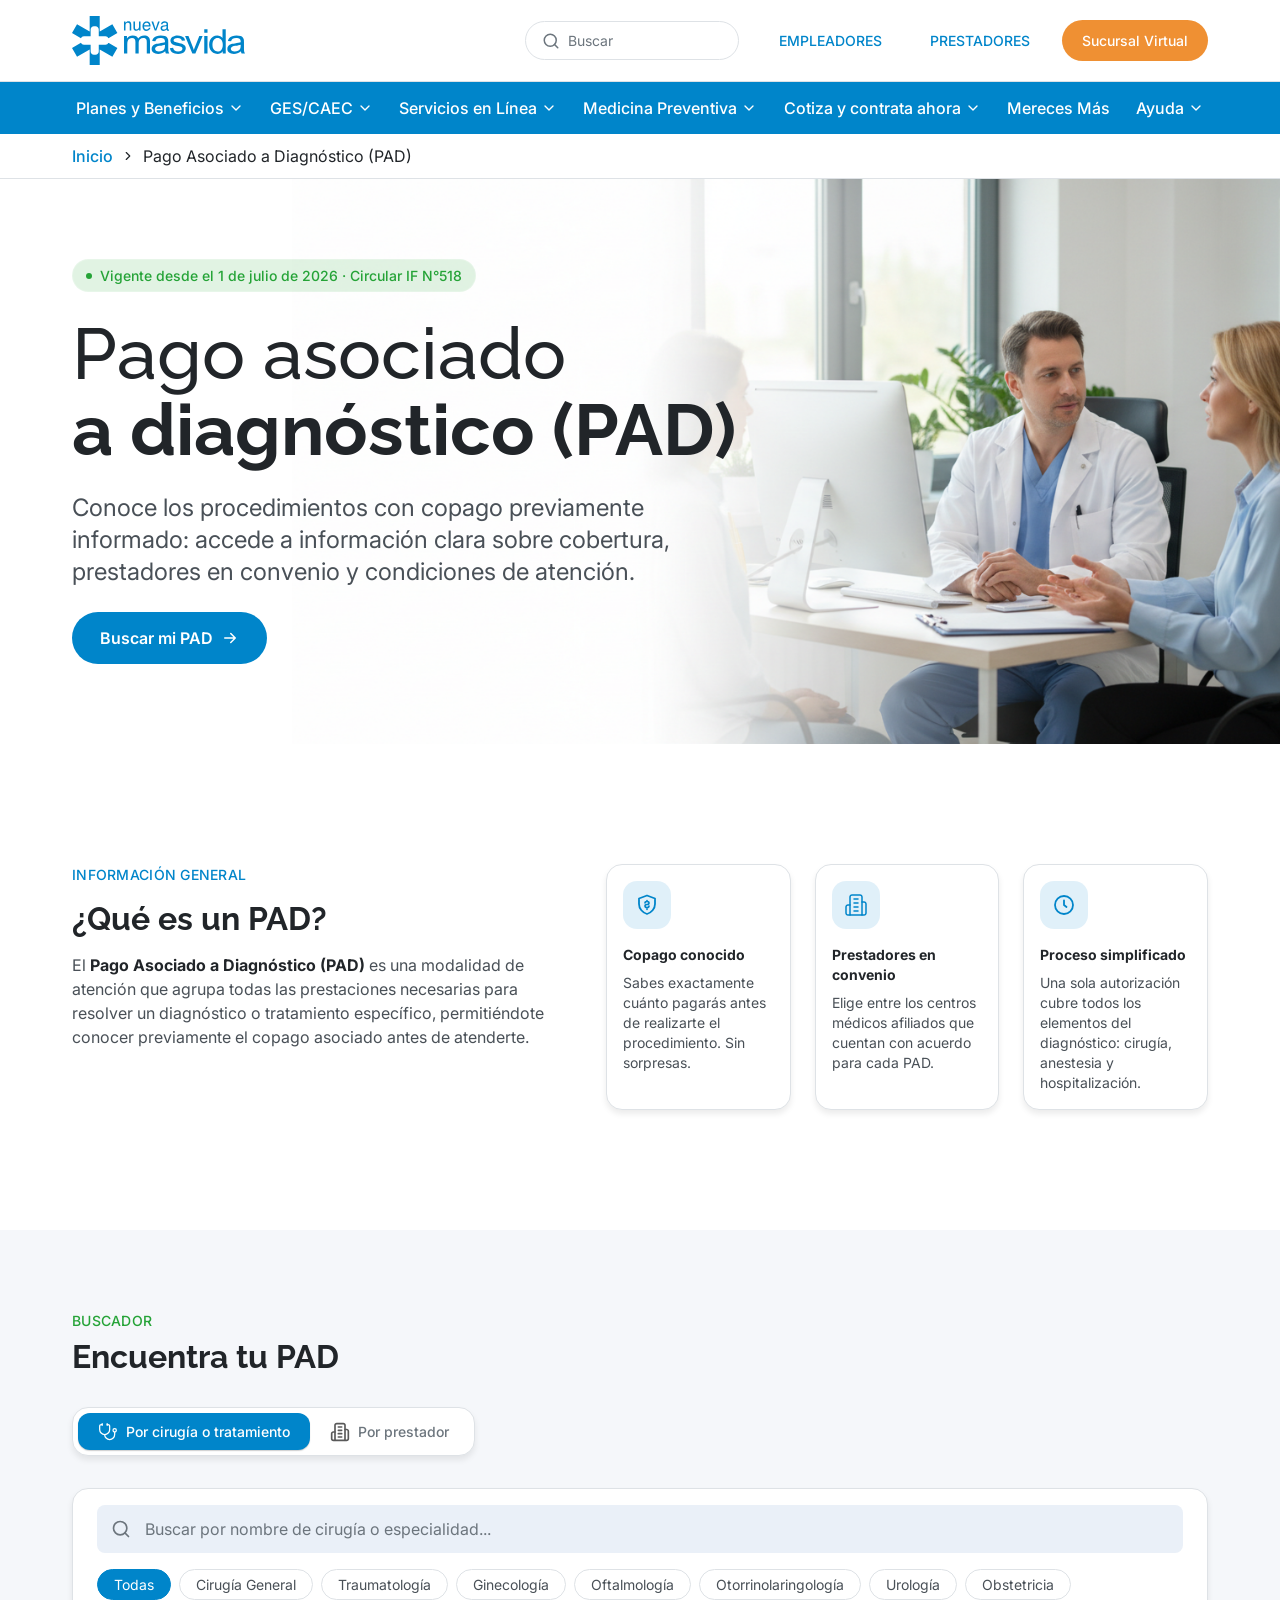
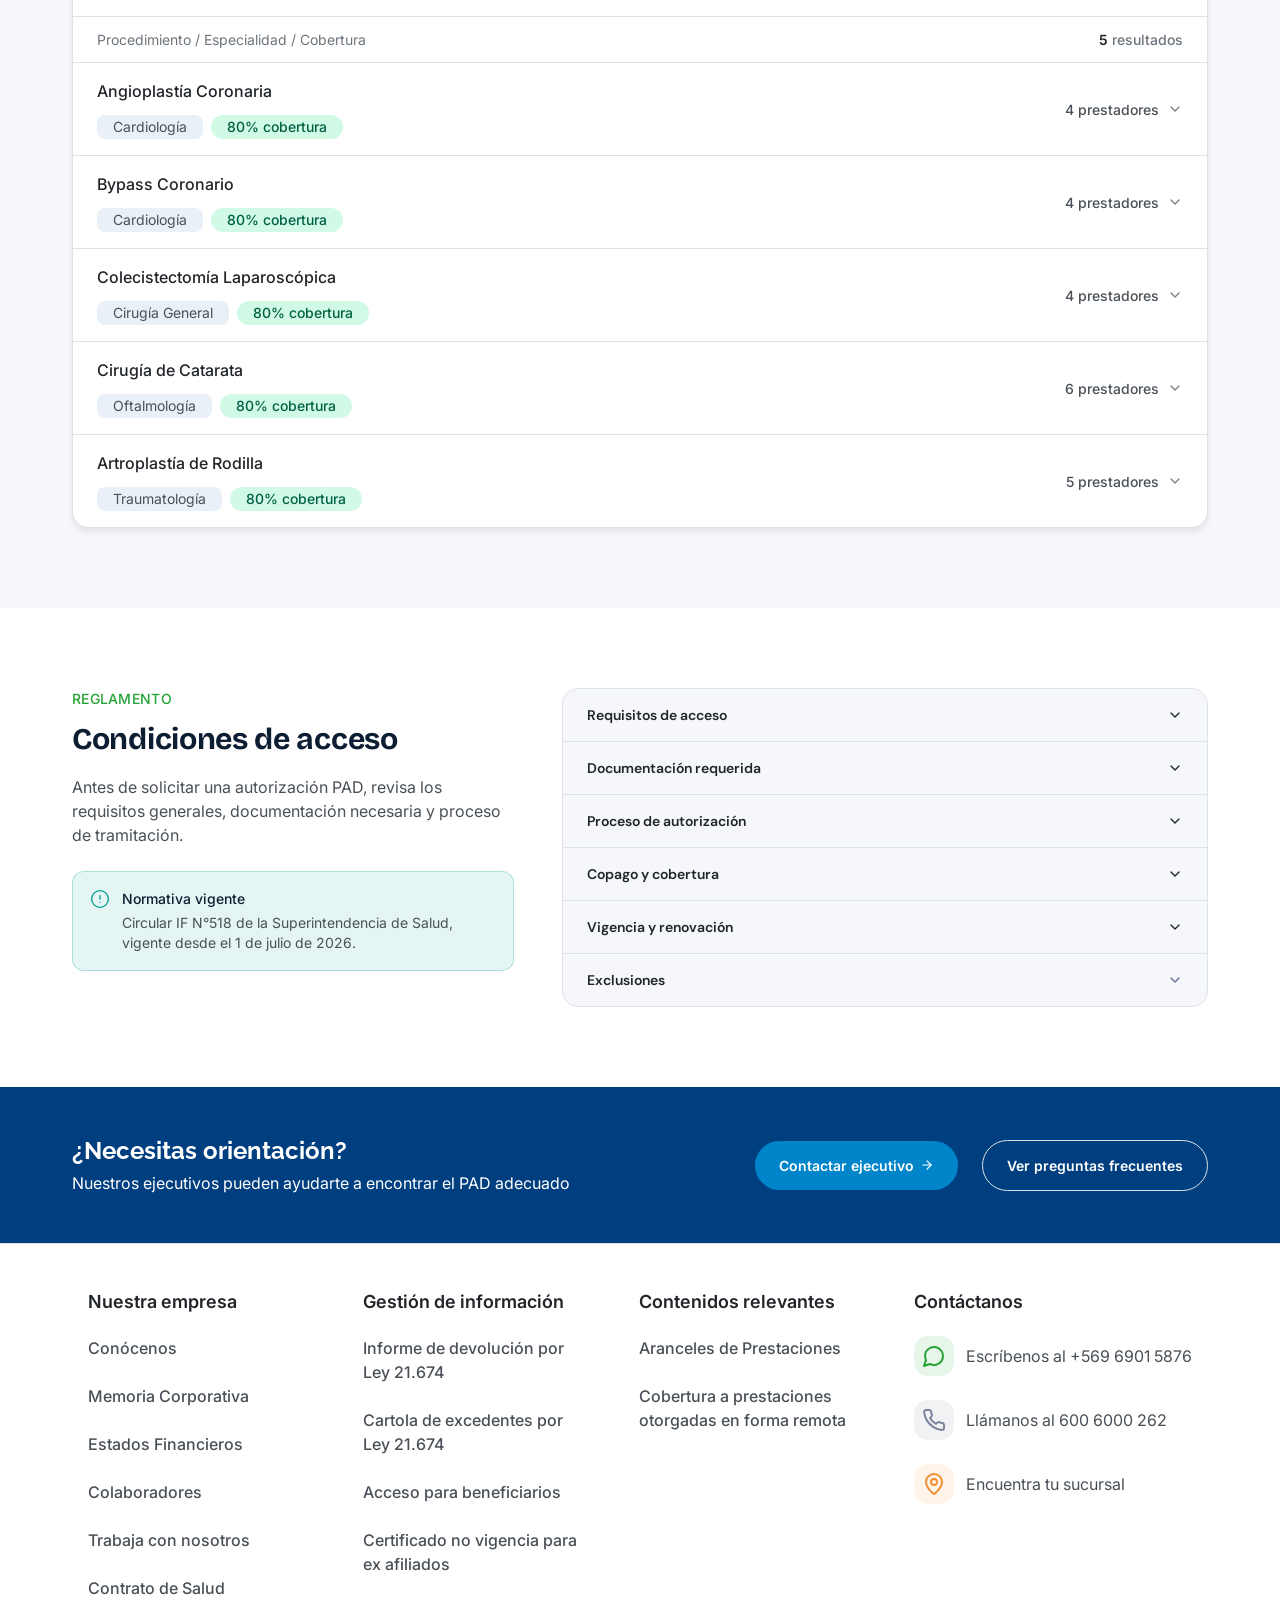
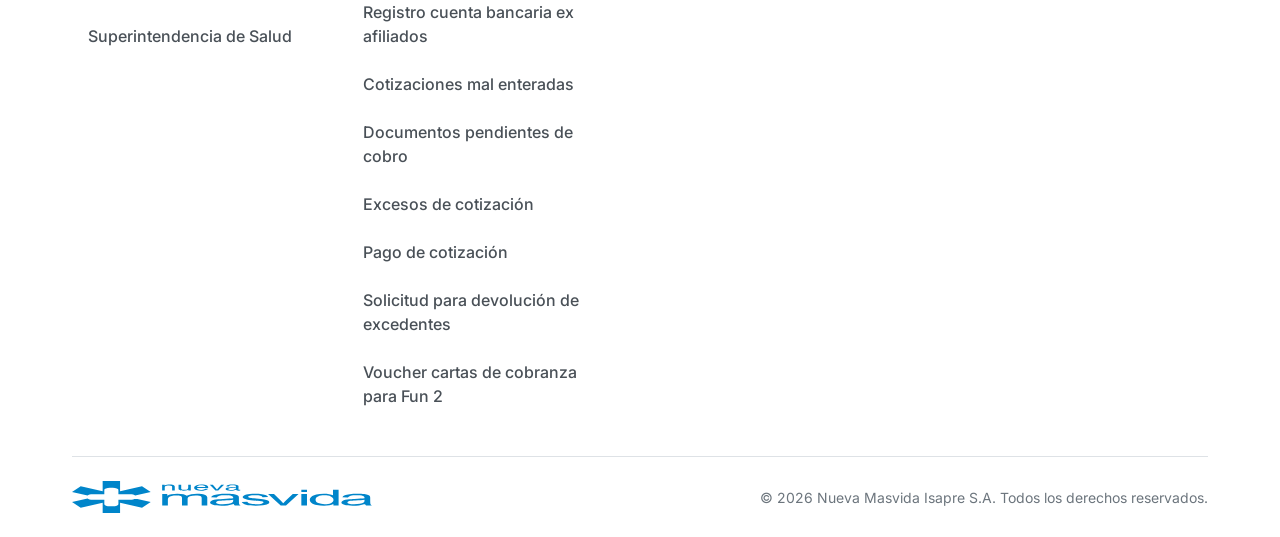
==== index.html @ c9a4ae9c "feat: NMV LandingPAD — versión inicial completa - Landing PAD con tabs Cirugía y Por Prestador - Fil" ====
<!DOCTYPE html>
<html lang="es">
<head>
  <meta charset="UTF-8" />
  <meta name="viewport" content="width=device-width, initial-scale=1.0" />
  <title>Pago Asociado a Diagnóstico (PAD) | Nueva Masvida</title>
  <meta name="description" content="Conoce los procedimientos con copago previamente informado. Accede a información clara sobre cobertura, prestadores en convenio y condiciones de atención PAD Nueva Masvida." />

  <!-- Preconnect Google Fonts -->
  <link rel="preconnect" href="https://fonts.googleapis.com" />
  <link rel="preconnect" href="https://fonts.gstatic.com" crossorigin />

  <!-- Styles -->
  <link rel="stylesheet" href="assets/css/styles.css" />
</head>
<body>

  <!-- ============================================================
       HEADER
       ============================================================ -->
  <header class="site-header" role="banner">

    <!-- Top bar: logo + search + buttons -->
    <div class="header-topbar">
      <div class="container">
        <div class="header-topbar-inner">

          <!-- Logo -->
          <a href="/" aria-label="Nueva Masvida — Inicio">
            <img
              class="header-logo"
              src="assets/img/logo.svg"
              alt="Nueva Masvida"
              width="173"
              height="49"
            />
          </a>

          <!-- Right cluster -->
          <div class="header-right">
            <!-- Search -->
            <div class="header-search" role="search">
              <img src="assets/img/icon-search.svg" alt="" width="18" height="18" />
              <span>Buscar</span>
            </div>

            <!-- Buttons -->
            <nav class="header-buttons" aria-label="Accesos rápidos">
              <a href="#" class="btn-header-text">EMPLEADORES</a>
              <a href="#" class="btn-header-text">PRESTADORES</a>
              <a href="#" class="btn-header-cta">Sucursal Virtual</a>
            </nav>
          </div>

        </div>
      </div>
    </div>

    <!-- Main navigation -->
    <nav class="header-nav" aria-label="Navegación principal">
      <div class="container">
        <div class="header-nav-inner">

          <a href="#" class="nav-link">
            Planes y Beneficios
            <img src="assets/img/icon-chevron-nav.svg" alt="" width="16" height="16" />
          </a>
          <a href="#" class="nav-link">
            GES/CAEC
            <img src="assets/img/icon-chevron-nav.svg" alt="" width="16" height="16" />
          </a>
          <a href="#" class="nav-link">
            Servicios en Línea
            <img src="assets/img/icon-chevron-nav.svg" alt="" width="16" height="16" />
          </a>
          <a href="#" class="nav-link">
            Medicina Preventiva
            <img src="assets/img/icon-chevron-nav.svg" alt="" width="16" height="16" />
          </a>
          <a href="#" class="nav-link">
            Cotiza y contrata ahora
            <img src="assets/img/icon-chevron-nav.svg" alt="" width="16" height="16" />
          </a>
          <a href="#" class="nav-link">
            Mereces Más
          </a>
          <a href="#" class="nav-link">
            Ayuda
            <img src="assets/img/icon-chevron-nav.svg" alt="" width="16" height="16" />
          </a>

        </div>
      </div>
    </nav>

    <!-- Breadcrumb -->
    <div class="header-breadcrumb">
      <div class="container">
        <nav class="breadcrumb-inner" aria-label="Ruta de navegación">
          <a href="/" class="breadcrumb-link">Inicio</a>
          <img
            class="breadcrumb-separator"
            src="assets/img/icon-chevron-bc.svg"
            alt="›"
            width="14"
            height="14"
          />
          <span class="breadcrumb-current">Pago Asociado a Diagnóstico (PAD)</span>
        </nav>
      </div>
    </div>

  </header>


  <!-- ============================================================
       HERO SECTION
       ============================================================ -->
  <section class="section-hero" aria-labelledby="hero-heading">

    <!-- Background image -->
    <div class="hero-bg" aria-hidden="true">
      <img
        src="assets/img/hero-bg.png"
        alt=""
        loading="eager"
      />
    </div>

    <div class="container">
      <div class="hero-inner">
        <div class="hero-content">

          <!-- Green badge -->
          <div class="hero-badge" role="status">
            <span class="hero-badge-dot" aria-hidden="true"></span>
            <span class="hero-badge-text">Vigente desde el 1 de julio de 2026 · Circular IF N°518</span>
          </div>

          <!-- Heading -->
          <h1 id="hero-heading" class="hero-heading">
            <span class="line-normal">Pago asociado</span><br>
            <span class="line-bold">a diagnóstico (PAD)</span>
          </h1>

          <!-- Body -->
          <p class="hero-body">
            Conoce los procedimientos con copago previamente informado: accede a información clara sobre cobertura, prestadores en convenio y condiciones de atención.
          </p>

          <!-- CTA -->
          <a href="#encuentra-tu-pad" class="btn-hero">
            Buscar mi PAD
            <svg width="18" height="18" viewBox="0 0 24 24" fill="none" xmlns="http://www.w3.org/2000/svg" aria-hidden="true">
              <path d="M5 12H19M13 6l6 6-6 6" stroke="currentColor" stroke-width="2" stroke-linecap="round" stroke-linejoin="round"/>
            </svg>
          </a>

        </div>
      </div>
    </div>

  </section>


  <!-- ============================================================
       SECCIÓN: ¿Qué es un PAD?
       ============================================================ -->
  <section class="section-que-es" id="que-es-pad" aria-labelledby="que-es-heading">
    <div class="container">
      <div class="que-es-inner">

        <!-- Left: copy -->
        <div class="que-es-left">
          <p class="section-eyebrow">INFORMACIÓN GENERAL</p>
          <h2 id="que-es-heading" class="section-heading">¿Qué es un PAD?</h2>
          <p class="section-body">
            El <strong>Pago Asociado a Diagnóstico (PAD)</strong> es una modalidad de atención que agrupa todas las prestaciones necesarias para resolver un diagnóstico o tratamiento específico, permitiéndote conocer previamente el copago asociado antes de atenderte.
          </p>
        </div>

        <!-- Right: feature cards -->
        <div class="que-es-right" role="list">

          <article class="feature-card" role="listitem">
            <div class="feature-card-icon" aria-hidden="true">
              <img src="assets/img/icon-shield-dollar.svg" alt="" width="24" height="24" />
            </div>
            <div class="feature-card-body">
              <p class="feature-card-title">Copago conocido</p>
              <p class="feature-card-desc">Sabes exactamente cuánto pagarás antes de realizarte el procedimiento. Sin sorpresas.</p>
            </div>
          </article>

          <article class="feature-card" role="listitem">
            <div class="feature-card-icon" aria-hidden="true">
              <img src="assets/img/icon-prestador.svg" alt="" width="24" height="24" />
            </div>
            <div class="feature-card-body">
              <p class="feature-card-title">Prestadores en convenio</p>
              <p class="feature-card-desc">Elige entre los centros médicos afiliados que cuentan con acuerdo para cada PAD.</p>
            </div>
          </article>

          <article class="feature-card" role="listitem">
            <div class="feature-card-icon" aria-hidden="true">
              <img src="assets/img/icon-clock.svg" alt="" width="24" height="24" />
            </div>
            <div class="feature-card-body">
              <p class="feature-card-title">Proceso simplificado</p>
              <p class="feature-card-desc">Una sola autorización cubre todos los elementos del diagnóstico: cirugía, anestesia y hospitalización.</p>
            </div>
          </article>

        </div>
      </div>
    </div>
  </section>


  <!-- ============================================================
       SECCIÓN: Encuentra tu PAD (buscador)
       ============================================================ -->
  <section class="section-search" id="encuentra-tu-pad" aria-labelledby="search-heading">
    <div class="container">
      <div class="search-inner">

        <!-- Header -->
        <div class="search-header">
          <p class="section-eyebrow section-eyebrow--green">BUSCADOR</p>
          <h2 id="search-heading" class="section-heading">Encuentra tu PAD</h2>
        </div>

        <!-- Tab switcher -->
        <div class="tab-switcher" role="tablist" aria-label="Buscar PAD por">
          <button
            class="tab-btn active"
            role="tab"
            aria-selected="true"
            aria-controls="tab-cirugia"
            data-tab="cirugia"
          >
            <img src="assets/img/icon-pad-search.svg" alt="" width="20" height="20" />
            Por cirugía o tratamiento
          </button>
          <button
            class="tab-btn"
            role="tab"
            aria-selected="false"
            aria-controls="tab-prestador"
            data-tab="prestador"
          >
            <img src="assets/img/icon-provider-item.svg" alt="" width="20" height="20" />
            Por prestador
          </button>
        </div>

        <!-- Tab panels -->
        <div id="tab-cirugia" data-tab-panel="cirugia" role="tabpanel">

          <!-- Contenedor blanco: search + pills + tabla -->
          <div class="pad-table-wrap">

            <!-- Search + pills dentro del contenedor -->
            <div class="pad-table-search">
              <div class="search-box">
                <img
                  class="search-box-icon"
                  src="assets/img/icon-search.svg"
                  alt=""
                  aria-hidden="true"
                  width="20"
                  height="20"
                />
                <input
                  id="pad-search"
                  class="search-box-input"
                  type="search"
                  placeholder="Buscar por nombre de cirugía o especialidad..."
                  aria-label="Buscar procedimiento PAD"
                  autocomplete="off"
                />
              </div>
              <div class="category-pills" role="group" aria-label="Filtrar por especialidad">
                <button class="pill active" type="button">Todas</button>
                <button class="pill" type="button">Cirugía General</button>
                <button class="pill" type="button">Traumatología</button>
                <button class="pill" type="button">Ginecología</button>
                <button class="pill" type="button">Oftalmología</button>
                <button class="pill" type="button">Otorrinolaringología</button>
                <button class="pill" type="button">Urología</button>
                <button class="pill" type="button">Obstetricia</button>
              </div>
            </div>

            <!-- Cabecera de tabla -->
            <div class="pad-table-header">
              <p class="pad-table-col-label">Procedimiento / Especialidad / Cobertura</p>
              <p class="pad-table-count"><span class="pad-count-num">5</span> resultados</p>
            </div>

            <div role="list" aria-label="Listado de PAD">

              <!-- PAD 1 -->
              <div class="pad-row-wrapper" role="listitem">
                <div class="pad-row" role="button" aria-expanded="false">
                  <div class="pad-row-content">
                    <p class="pad-row-name">Angioplastía Coronaria</p>
                    <div class="pad-row-tags">
                      <span class="tag-specialty">Cardiología</span>
                      <span class="tag-coverage">80% cobertura</span>
                    </div>
                  </div>
                  <div class="pad-row-providers">
                    <span>4 prestadores</span>
                    <img class="pad-row-chevron" src="assets/img/icon-row-chevron.svg" alt="" width="16" height="16" />
                  </div>
                </div>
                <div class="pad-row-panel" hidden>
                  <div class="pad-row-panel-inner">
                    <div class="pad-panel-grid">
                      <div class="pad-panel-col">
                        <p class="pad-panel-label">Prestadores en convenio</p>
                        <div class="pad-panel-providers-grid">
                          <div class="pad-panel-provider-item">
                            <img src="assets/img/icon-provider-item.svg" alt="" />
                            <span class="pad-panel-provider-name">Clínica Alemana</span>
                          </div>
                          <div class="pad-panel-provider-item">
                            <img src="assets/img/icon-provider-item.svg" alt="" />
                            <span class="pad-panel-provider-name">Clínica Las Condes</span>
                          </div>
                          <div class="pad-panel-provider-item">
                            <img src="assets/img/icon-provider-item.svg" alt="" />
                            <span class="pad-panel-provider-name">Bupa Santiago</span>
                          </div>
                          <div class="pad-panel-provider-item">
                            <img src="assets/img/icon-provider-item.svg" alt="" />
                            <span class="pad-panel-provider-name">Clínica Santa María</span>
                          </div>
                        </div>
                      </div>
                      <div class="pad-panel-col">
                        <p class="pad-panel-label--inter">CONDICIONES DE ACCESO</p>
                        <p class="pad-panel-desc">Diagnóstico confirmado por angiografía coronaria. Se requiere evaluación cardiológica completa previa al procedimiento.</p>
                        <div class="pad-panel-infobox">
                          <img class="pad-panel-infobox-icon" src="assets/img/icon-info.svg" alt="" />
                          <p class="pad-panel-infobox-text">Incluye hospitalización de hasta 3 días y anestesia general.</p>
                        </div>
                      </div>
                    </div>
                  </div>
                </div>
              </div>

              <!-- PAD 2 -->
              <div class="pad-row-wrapper" role="listitem">
                <div class="pad-row" role="button" aria-expanded="false">
                  <div class="pad-row-content">
                    <p class="pad-row-name">Bypass Coronario</p>
                    <div class="pad-row-tags">
                      <span class="tag-specialty">Cardiología</span>
                      <span class="tag-coverage">80% cobertura</span>
                    </div>
                  </div>
                  <div class="pad-row-providers">
                    <span>4 prestadores</span>
                    <img class="pad-row-chevron" src="assets/img/icon-row-chevron.svg" alt="" width="16" height="16" />
                  </div>
                </div>
                <div class="pad-row-panel" hidden>
                  <div class="pad-row-panel-inner">
                    <div class="pad-panel-grid">
                      <div class="pad-panel-col">
                        <p class="pad-panel-label">Prestadores en convenio</p>
                        <div class="pad-panel-providers-grid">
                          <div class="pad-panel-provider-item">
                            <img src="assets/img/icon-provider-item.svg" alt="" />
                            <span class="pad-panel-provider-name">Clínica Alemana</span>
                          </div>
                          <div class="pad-panel-provider-item">
                            <img src="assets/img/icon-provider-item.svg" alt="" />
                            <span class="pad-panel-provider-name">Clínica Las Condes</span>
                          </div>
                          <div class="pad-panel-provider-item">
                            <img src="assets/img/icon-provider-item.svg" alt="" />
                            <span class="pad-panel-provider-name">Bupa Santiago</span>
                          </div>
                          <div class="pad-panel-provider-item">
                            <img src="assets/img/icon-provider-item.svg" alt="" />
                            <span class="pad-panel-provider-name">Hospital del Trabajador</span>
                          </div>
                        </div>
                      </div>
                      <div class="pad-panel-col">
                        <p class="pad-panel-label--inter">CONDICIONES DE ACCESO</p>
                        <p class="pad-panel-desc">Cardiopatía coronaria severa con indicación quirúrgica confirmada por cardiólogo. Exámenes preoperatorios completos requeridos.</p>
                        <div class="pad-panel-infobox">
                          <img class="pad-panel-infobox-icon" src="assets/img/icon-info.svg" alt="" />
                          <p class="pad-panel-infobox-text">Incluye hospitalización de hasta 7 días, anestesia general y cuidados intensivos.</p>
                        </div>
                      </div>
                    </div>
                  </div>
                </div>
              </div>

              <!-- PAD 3 -->
              <div class="pad-row-wrapper" role="listitem">
                <div class="pad-row" role="button" aria-expanded="false">
                  <div class="pad-row-content">
                    <p class="pad-row-name">Colecistectomía Laparoscópica</p>
                    <div class="pad-row-tags">
                      <span class="tag-specialty">Cirugía General</span>
                      <span class="tag-coverage">80% cobertura</span>
                    </div>
                  </div>
                  <div class="pad-row-providers">
                    <span>4 prestadores</span>
                    <img class="pad-row-chevron" src="assets/img/icon-row-chevron.svg" alt="" width="16" height="16" />
                  </div>
                </div>
                <div class="pad-row-panel" hidden>
                  <div class="pad-row-panel-inner">
                    <div class="pad-panel-grid">
                      <div class="pad-panel-col">
                        <p class="pad-panel-label">Prestadores en convenio</p>
                        <div class="pad-panel-providers-grid">
                          <div class="pad-panel-provider-item">
                            <img src="assets/img/icon-provider-item.svg" alt="" />
                            <span class="pad-panel-provider-name">Clínica Alemana</span>
                          </div>
                          <div class="pad-panel-provider-item">
                            <img src="assets/img/icon-provider-item.svg" alt="" />
                            <span class="pad-panel-provider-name">Clínica Las Condes</span>
                          </div>
                          <div class="pad-panel-provider-item">
                            <img src="assets/img/icon-provider-item.svg" alt="" />
                            <span class="pad-panel-provider-name">Bupa Santiago</span>
                          </div>
                          <div class="pad-panel-provider-item">
                            <img src="assets/img/icon-provider-item.svg" alt="" />
                            <span class="pad-panel-provider-name">Clínica Santa María</span>
                          </div>
                        </div>
                      </div>
                      <div class="pad-panel-col">
                        <p class="pad-panel-label--inter">CONDICIONES DE ACCESO</p>
                        <p class="pad-panel-desc">Diagnóstico confirmado por ecografía abdominal con informe médico. Se requiere evaluación prequirúrgica completa.</p>
                        <div class="pad-panel-infobox">
                          <img class="pad-panel-infobox-icon" src="assets/img/icon-info.svg" alt="" />
                          <p class="pad-panel-infobox-text">Incluye hospitalización de hasta 2 días y anestesia general.</p>
                        </div>
                      </div>
                    </div>
                  </div>
                </div>
              </div>

              <!-- PAD 4 -->
              <div class="pad-row-wrapper" role="listitem">
                <div class="pad-row" role="button" aria-expanded="false">
                  <div class="pad-row-content">
                    <p class="pad-row-name">Cirugía de Catarata</p>
                    <div class="pad-row-tags">
                      <span class="tag-specialty">Oftalmología</span>
                      <span class="tag-coverage">80% cobertura</span>
                    </div>
                  </div>
                  <div class="pad-row-providers">
                    <span>6 prestadores</span>
                    <img class="pad-row-chevron" src="assets/img/icon-row-chevron.svg" alt="" width="16" height="16" />
                  </div>
                </div>
                <div class="pad-row-panel" hidden>
                  <div class="pad-row-panel-inner">
                    <div class="pad-panel-grid">
                      <div class="pad-panel-col">
                        <p class="pad-panel-label">Prestadores en convenio</p>
                        <div class="pad-panel-providers-grid">
                          <div class="pad-panel-provider-item">
                            <img src="assets/img/icon-provider-item.svg" alt="" />
                            <span class="pad-panel-provider-name">Clínica Alemana</span>
                          </div>
                          <div class="pad-panel-provider-item">
                            <img src="assets/img/icon-provider-item.svg" alt="" />
                            <span class="pad-panel-provider-name">Clínica Las Condes</span>
                          </div>
                          <div class="pad-panel-provider-item">
                            <img src="assets/img/icon-provider-item.svg" alt="" />
                            <span class="pad-panel-provider-name">Clínica Bupa</span>
                          </div>
                          <div class="pad-panel-provider-item">
                            <img src="assets/img/icon-provider-item.svg" alt="" />
                            <span class="pad-panel-provider-name">Centro Oftalmológico</span>
                          </div>
                          <div class="pad-panel-provider-item">
                            <img src="assets/img/icon-provider-item.svg" alt="" />
                            <span class="pad-panel-provider-name">Clínica Santa María</span>
                          </div>
                          <div class="pad-panel-provider-item">
                            <img src="assets/img/icon-provider-item.svg" alt="" />
                            <span class="pad-panel-provider-name">Clínica Vespucio</span>
                          </div>
                        </div>
                      </div>
                      <div class="pad-panel-col">
                        <p class="pad-panel-label--inter">CONDICIONES DE ACCESO</p>
                        <p class="pad-panel-desc">Diagnóstico de catarata confirmado por oftalmólogo con agudeza visual reducida. Biometría ocular preoperatoria obligatoria.</p>
                        <div class="pad-panel-infobox">
                          <img class="pad-panel-infobox-icon" src="assets/img/icon-info.svg" alt="" />
                          <p class="pad-panel-infobox-text">Incluye implante de lente intraocular estándar y control postoperatorio.</p>
                        </div>
                      </div>
                    </div>
                  </div>
                </div>
              </div>

              <!-- PAD 5 -->
              <div class="pad-row-wrapper" role="listitem">
                <div class="pad-row" role="button" aria-expanded="false">
                  <div class="pad-row-content">
                    <p class="pad-row-name">Artroplastía de Rodilla</p>
                    <div class="pad-row-tags">
                      <span class="tag-specialty">Traumatología</span>
                      <span class="tag-coverage">80% cobertura</span>
                    </div>
                  </div>
                  <div class="pad-row-providers">
                    <span>5 prestadores</span>
                    <img class="pad-row-chevron" src="assets/img/icon-row-chevron.svg" alt="" width="16" height="16" />
                  </div>
                </div>
                <div class="pad-row-panel" hidden>
                  <div class="pad-row-panel-inner">
                    <div class="pad-panel-grid">
                      <div class="pad-panel-col">
                        <p class="pad-panel-label">Prestadores en convenio</p>
                        <div class="pad-panel-providers-grid">
                          <div class="pad-panel-provider-item">
                            <img src="assets/img/icon-provider-item.svg" alt="" />
                            <span class="pad-panel-provider-name">Clínica Las Condes</span>
                          </div>
                          <div class="pad-panel-provider-item">
                            <img src="assets/img/icon-provider-item.svg" alt="" />
                            <span class="pad-panel-provider-name">Clínica Alemana</span>
                          </div>
                          <div class="pad-panel-provider-item">
                            <img src="assets/img/icon-provider-item.svg" alt="" />
                            <span class="pad-panel-provider-name">Hospital del Trabajador</span>
                          </div>
                          <div class="pad-panel-provider-item">
                            <img src="assets/img/icon-provider-item.svg" alt="" />
                            <span class="pad-panel-provider-name">Clínica Bupa</span>
                          </div>
                          <div class="pad-panel-provider-item">
                            <img src="assets/img/icon-provider-item.svg" alt="" />
                            <span class="pad-panel-provider-name">Clínica Vespucio</span>
                          </div>
                        </div>
                      </div>
                      <div class="pad-panel-col">
                        <p class="pad-panel-label--inter">CONDICIONES DE ACCESO</p>
                        <p class="pad-panel-desc">Gonartrosis severa grado III o IV confirmada por radiografía. Indicación quirúrgica de traumatólogo especialista.</p>
                        <div class="pad-panel-infobox">
                          <img class="pad-panel-infobox-icon" src="assets/img/icon-info.svg" alt="" />
                          <p class="pad-panel-infobox-text">Incluye hospitalización de hasta 5 días, prótesis estándar y kinesioterapia postoperatoria.</p>
                        </div>
                      </div>
                    </div>
                  </div>
                </div>
              </div>

            </div><!-- /role=list -->
          </div><!-- /pad-table-wrap -->
        </div><!-- /tab-cirugia -->

        <!-- Tab: Por prestador -->
        <div id="tab-prestador" data-tab-panel="prestador" role="tabpanel" hidden>
          <div class="pad-table-wrap">
            <div class="pad-table-search">
              <div class="search-box">
                <img class="search-box-icon" src="assets/img/icon-search.svg" alt="" width="20" height="20" />
                <input
                  class="search-box-input"
                  type="search"
                  placeholder="Busca por nombre del prestador..."
                  aria-label="Buscar por prestador"
                  autocomplete="off"
                />
              </div>
              <div class="category-pills" role="group" aria-label="Filtrar por tipo de prestador">
                <button class="pill active" type="button">Todas</button>
                <button class="pill" type="button">Clínica</button>
                <button class="pill" type="button">Hospital</button>
                <button class="pill" type="button">Centro médico</button>
              </div>
            </div>
            <div class="pad-table-header">
              <p class="pad-table-col-label">Prestador / Dirección / Especialidades</p>
              <p class="pad-table-count"><span class="pad-count-num">4</span> resultados</p>
            </div>

            <div role="list" aria-label="Listado de prestadores">

              <!-- Prestador 1 -->
              <div class="pad-row-wrapper"
                   role="listitem"
                   data-name="clínica alemana de santiago"
                   data-specialties="clínica">
                <div class="prestador-row">
                  <div class="prestador-icon-wrap">
                    <img src="assets/img/icon-provider-blue.svg" alt="" width="24" height="24" />
                  </div>
                  <div class="prestador-details">
                    <p class="prestador-name">Clínica Alemana de Santiago</p>
                    <div class="prestador-meta">
                      <div class="prestador-meta-item">
                        <img src="assets/img/icon-location.svg" alt="" class="prestador-meta-icon" />
                        <span class="prestador-meta-text">Av. Vitacura 5951, Vitacura</span>
                      </div>
                      <div class="prestador-meta-item">
                        <img src="assets/img/icon-phone.svg" alt="" class="prestador-meta-icon" />
                        <span class="prestador-meta-text">(2) 2210 1111</span>
                      </div>
                    </div>
                    <div class="prestador-specialty-pills">
                      <span class="pill-outline">Cirugía General</span>
                      <span class="pill-outline">Traumatología</span>
                      <span class="pill-outline">Ginecología</span>
                      <span class="pill-outline">Otorrinolaringología</span>
                      <span class="pill-outline">Urología</span>
                    </div>
                  </div>
                  <div class="prestador-pad-count-wrap">
                    <span class="prestador-pad-count-num">5</span>
                    <span class="prestador-pad-count-label">PADs disponibles</span>
                  </div>
                </div>
              </div>

              <!-- Prestador 2 -->
              <div class="pad-row-wrapper"
                   role="listitem"
                   data-name="clínica las condes"
                   data-specialties="clínica">
                <div class="prestador-row">
                  <div class="prestador-icon-wrap">
                    <img src="assets/img/icon-provider-blue.svg" alt="" width="24" height="24" />
                  </div>
                  <div class="prestador-details">
                    <p class="prestador-name">Clínica Las Condes</p>
                    <div class="prestador-meta">
                      <div class="prestador-meta-item">
                        <img src="assets/img/icon-location.svg" alt="" class="prestador-meta-icon" />
                        <span class="prestador-meta-text">Lo Fontecilla 441, Las Condes</span>
                      </div>
                      <div class="prestador-meta-item">
                        <img src="assets/img/icon-phone.svg" alt="" class="prestador-meta-icon" />
                        <span class="prestador-meta-text">(2) 2210 4000</span>
                      </div>
                    </div>
                    <div class="prestador-specialty-pills">
                      <span class="pill-outline">Cardiología</span>
                      <span class="pill-outline">Cirugía General</span>
                      <span class="pill-outline">Oftalmología</span>
                      <span class="pill-outline">Traumatología</span>
                    </div>
                  </div>
                  <div class="prestador-pad-count-wrap">
                    <span class="prestador-pad-count-num">4</span>
                    <span class="prestador-pad-count-label">PADs disponibles</span>
                  </div>
                </div>
              </div>

              <!-- Prestador 3 -->
              <div class="pad-row-wrapper"
                   role="listitem"
                   data-name="hospital del trabajador"
                   data-specialties="hospital">
                <div class="prestador-row">
                  <div class="prestador-icon-wrap">
                    <img src="assets/img/icon-provider-blue.svg" alt="" width="24" height="24" />
                  </div>
                  <div class="prestador-details">
                    <p class="prestador-name">Hospital del Trabajador</p>
                    <div class="prestador-meta">
                      <div class="prestador-meta-item">
                        <img src="assets/img/icon-location.svg" alt="" class="prestador-meta-icon" />
                        <span class="prestador-meta-text">Ramón Carnicer 185, Providencia</span>
                      </div>
                      <div class="prestador-meta-item">
                        <img src="assets/img/icon-phone.svg" alt="" class="prestador-meta-icon" />
                        <span class="prestador-meta-text">(2) 2685 3000</span>
                      </div>
                    </div>
                    <div class="prestador-specialty-pills">
                      <span class="pill-outline">Traumatología</span>
                      <span class="pill-outline">Cirugía General</span>
                    </div>
                  </div>
                  <div class="prestador-pad-count-wrap">
                    <span class="prestador-pad-count-num">2</span>
                    <span class="prestador-pad-count-label">PADs disponibles</span>
                  </div>
                </div>
              </div>

              <!-- Prestador 4 -->
              <div class="pad-row-wrapper"
                   role="listitem"
                   data-name="megasalud maipú"
                   data-specialties="centro médico">
                <div class="prestador-row">
                  <div class="prestador-icon-wrap">
                    <img src="assets/img/icon-provider-blue.svg" alt="" width="24" height="24" />
                  </div>
                  <div class="prestador-details">
                    <p class="prestador-name">Megasalud Maipú</p>
                    <div class="prestador-meta">
                      <div class="prestador-meta-item">
                        <img src="assets/img/icon-location.svg" alt="" class="prestador-meta-icon" />
                        <span class="prestador-meta-text">Av. Pajaritos 4801, Maipú</span>
                      </div>
                      <div class="prestador-meta-item">
                        <img src="assets/img/icon-phone.svg" alt="" class="prestador-meta-icon" />
                        <span class="prestador-meta-text">(2) 2484 3000</span>
                      </div>
                    </div>
                    <div class="prestador-specialty-pills">
                      <span class="pill-outline">Ginecología</span>
                      <span class="pill-outline">Urología</span>
                      <span class="pill-outline">Obstetricia</span>
                    </div>
                  </div>
                  <div class="prestador-pad-count-wrap">
                    <span class="prestador-pad-count-num">3</span>
                    <span class="prestador-pad-count-label">PADs disponibles</span>
                  </div>
                </div>
              </div>

            </div><!-- /role=list -->
          </div>
        </div><!-- /tab-prestador -->

      </div><!-- /search-inner -->
    </div><!-- /container -->
  </section>


  <!-- ============================================================
       SECCIÓN: Condiciones de acceso
       ============================================================ -->
  <section class="section-conditions" id="condiciones" aria-labelledby="conditions-heading">
    <div class="container">
      <div class="conditions-inner">

        <!-- Left: copy + info box -->
        <div class="conditions-left">
          <p class="section-eyebrow section-eyebrow--green conditions-eyebrow">REGLAMENTO</p>
          <h2 id="conditions-heading" class="conditions-heading">Condiciones de acceso</h2>
          <p class="section-body conditions-body">
            Antes de solicitar una autorización PAD, revisa los requisitos generales, documentación necesaria y proceso de tramitación.
          </p>

          <div class="info-box" role="note">
            <img
              class="info-box-icon"
              src="assets/img/icon-normativa.svg"
              alt=""
              width="20"
              height="20"
            />
            <div class="info-box-content">
              <p class="info-box-title">Normativa vigente</p>
              <p class="info-box-text">
                Circular IF N°518 de la Superintendencia de Salud, vigente desde el 1 de julio de 2026.
              </p>
            </div>
          </div>
        </div>

        <!-- Right: accordion -->
        <div class="conditions-right" role="list" aria-label="Condiciones de acceso PAD">

          <div class="accordion-item" role="listitem">
            <button class="accordion-btn" type="button" aria-expanded="false">
              <span class="accordion-label">Requisitos de acceso</span>
              <img class="accordion-icon" src="assets/img/icon-accordion-open.svg" alt="" width="16" height="16" />
            </button>
            <div class="accordion-body" hidden>
              Ser cotizante o beneficiario de Nueva Masvida con cobertura vigente. El diagnóstico debe estar incluido en el listado de PAD habilitados. Se requiere derivación médica del prestador en convenio.
            </div>
          </div>

          <div class="accordion-item" role="listitem">
            <button class="accordion-btn" type="button" aria-expanded="false">
              <span class="accordion-label">Documentación requerida</span>
              <img class="accordion-icon" src="assets/img/icon-accordion-open.svg" alt="" width="16" height="16" />
            </button>
            <div class="accordion-body" hidden>
              Cédula de identidad vigente, carnet de salud Nueva Masvida, orden médica con diagnóstico y procedimiento indicado, y formulario de solicitud PAD completado por el médico tratante.
            </div>
          </div>

          <div class="accordion-item" role="listitem">
            <button class="accordion-btn" type="button" aria-expanded="false">
              <span class="accordion-label">Proceso de autorización</span>
              <img class="accordion-icon" src="assets/img/icon-accordion-open.svg" alt="" width="16" height="16" />
            </button>
            <div class="accordion-body" hidden>
              La solicitud se presenta en sucursal o a través de Sucursal Virtual. El plazo de respuesta es de hasta 5 días hábiles. Una vez aprobado, recibirás la autorización con el copago informado.
            </div>
          </div>

          <div class="accordion-item" role="listitem">
            <button class="accordion-btn" type="button" aria-expanded="false">
              <span class="accordion-label">Copago y cobertura</span>
              <img class="accordion-icon" src="assets/img/icon-accordion-open.svg" alt="" width="16" height="16" />
            </button>
            <div class="accordion-body" hidden>
              La cobertura PAD es del 80% del arancel acordado. El copago restante (20%) es fijo y conocido antes del procedimiento. No existen cobros adicionales sorpresa dentro del convenio.
            </div>
          </div>

          <div class="accordion-item" role="listitem">
            <button class="accordion-btn" type="button" aria-expanded="false">
              <span class="accordion-label">Vigencia y renovación</span>
              <img class="accordion-icon" src="assets/img/icon-accordion-open.svg" alt="" width="16" height="16" />
            </button>
            <div class="accordion-body" hidden>
              La autorización PAD tiene una vigencia de 60 días corridos desde su emisión. Si el procedimiento no se realiza en ese plazo, deberás solicitar una renovación presentando la documentación nuevamente.
            </div>
          </div>

          <div class="accordion-item" role="listitem">
            <button class="accordion-btn" type="button" aria-expanded="false">
              <span class="accordion-label">Exclusiones</span>
              <img class="accordion-icon" src="assets/img/icon-accordion-close.svg" alt="" width="16" height="16" />
            </button>
            <div class="accordion-body" hidden>
              No están cubiertos bajo PAD los procedimientos de urgencia, prestaciones cosméticas o estéticas, tratamientos experimentales, y procedimientos realizados fuera de la red de prestadores en convenio.
            </div>
          </div>

        </div><!-- /accordion -->
      </div>
    </div>
  </section>


  <!-- ============================================================
       SECCIÓN: CTA — ¿Necesitas orientación?
       ============================================================ -->
  <section class="section-cta" aria-labelledby="cta-heading">
    <div class="container">
      <div class="cta-inner">

        <div class="cta-text">
          <h2 id="cta-heading" class="cta-title">¿Necesitas orientación?</h2>
          <p class="cta-subtitle">Nuestros ejecutivos pueden ayudarte a encontrar el PAD adecuado</p>
        </div>

        <div class="cta-actions">
          <a href="tel:6006000262" class="btn-cta-primary">
            Contactar ejecutivo
            <img src="assets/img/icon-contact.svg" alt="" width="14" height="14" />
          </a>
          <a href="#condiciones" class="btn-cta-ghost">
            Ver preguntas frecuentes
          </a>
        </div>

      </div>
    </div>
  </section>


  <!-- ============================================================
       FOOTER
       ============================================================ -->
  <footer class="site-footer" role="contentinfo">
    <div class="container">

      <!-- Links grid -->
      <div class="footer-links">

        <!-- Col 1: Nuestra empresa -->
        <div class="footer-col">
          <p class="footer-col-title">Nuestra empresa</p>
          <ul class="footer-links-list">
            <li><a href="#" class="footer-link">Conócenos</a></li>
            <li><a href="#" class="footer-link">Memoria Corporativa</a></li>
            <li><a href="#" class="footer-link">Estados Financieros</a></li>
            <li><a href="#" class="footer-link">Colaboradores</a></li>
            <li><a href="#" class="footer-link">Trabaja con nosotros</a></li>
            <li><a href="#" class="footer-link">Contrato de Salud</a></li>
            <li><a href="#" class="footer-link">Superintendencia de Salud</a></li>
          </ul>
        </div>

        <!-- Col 2: Gestión de información -->
        <div class="footer-col">
          <p class="footer-col-title">Gestión de información</p>
          <ul class="footer-links-list">
            <li><a href="#" class="footer-link">Informe de devolución por Ley 21.674</a></li>
            <li><a href="#" class="footer-link">Cartola de excedentes por Ley 21.674</a></li>
            <li><a href="#" class="footer-link">Acceso para beneficiarios</a></li>
            <li><a href="#" class="footer-link">Certificado no vigencia para ex afiliados</a></li>
            <li><a href="#" class="footer-link">Registro cuenta bancaria ex afiliados</a></li>
            <li><a href="#" class="footer-link">Cotizaciones mal enteradas</a></li>
            <li><a href="#" class="footer-link">Documentos pendientes de cobro</a></li>
            <li><a href="#" class="footer-link">Excesos de cotización</a></li>
            <li><a href="#" class="footer-link">Pago de cotización</a></li>
            <li><a href="#" class="footer-link">Solicitud para devolución de excedentes</a></li>
            <li><a href="#" class="footer-link">Voucher cartas de cobranza para Fun 2</a></li>
          </ul>
        </div>

        <!-- Col 3: Contenidos relevantes -->
        <div class="footer-col">
          <p class="footer-col-title">Contenidos relevantes</p>
          <ul class="footer-links-list">
            <li><a href="#" class="footer-link">Aranceles de Prestaciones</a></li>
            <li><a href="#" class="footer-link">Cobertura a prestaciones otorgadas en forma remota</a></li>
          </ul>
        </div>

        <!-- Col 4: Contáctanos -->
        <div class="footer-col">
          <p class="footer-col-title">Contáctanos</p>
          <ul class="footer-contact-list">
            <li class="footer-contact-item">
              <div class="footer-contact-icon-wrap green">
                <img src="assets/img/icon-whatsapp.svg" alt="" width="24" height="24" />
              </div>
              <a href="https://wa.me/56969015876" class="footer-contact-text">
                Escríbenos al +569 6901 5876
              </a>
            </li>
            <li class="footer-contact-item">
              <div class="footer-contact-icon-wrap gray">
                <img src="assets/img/icon-phone.svg" alt="" width="24" height="24" />
              </div>
              <a href="tel:6006000262" class="footer-contact-text">
                Llámanos al 600 6000 262
              </a>
            </li>
            <li class="footer-contact-item">
              <div class="footer-contact-icon-wrap orange">
                <img src="assets/img/icon-location.svg" alt="" width="24" height="24" />
              </div>
              <a href="#" class="footer-contact-text">
                Encuentra tu sucursal
              </a>
            </li>
          </ul>
        </div>

      </div><!-- /footer-links -->

      <!-- Bottom bar -->
      <div class="footer-bottom">
        <img
          class="footer-bottom-logo"
          src="assets/img/logo-footer.svg"
          alt="Nueva Masvida"
          height="32"
        />
        <p class="footer-bottom-copy">
          © 2026 Nueva Masvida Isapre S.A. Todos los derechos reservados.
        </p>
      </div>

    </div><!-- /container -->
  </footer>


  <!-- Scripts -->
  <script src="assets/js/main.js"></script>

</body>
</html>
---- assets/css/styles.css ----
/* ============================================================
   NUEVA MASVIDA — Landing PAD Styles
   Pure CSS — no framework dependencies
   ============================================================ */

@import url('https://fonts.googleapis.com/css2?family=Raleway:wght@400;500;600;700&family=Inter:wght@400;500;600;700&family=Bricolage+Grotesque:opsz,wdth,wght@12..96,75..100,400;12..96,75..100,600;12..96,75..100,700&family=DM+Sans:opsz,wght@9..40,400;9..40,600&display=swap');
@import './tokens.css';

/* ============================================================
   RESET & BASE
   ============================================================ */
*, *::before, *::after {
  box-sizing: border-box;
  margin: 0;
  padding: 0;
}

[hidden] { display: none !important; }

html {
  font-size: 16px;
  -webkit-font-smoothing: antialiased;
  -moz-osx-font-smoothing: grayscale;
}

body {
  font-family: var(--font-inter);
  color: var(--texto-textprimary);
  background: var(--superficies-white);
  line-height: 1.5;
  overflow-x: hidden;
}

img { display: block; max-width: 100%; }
a { text-decoration: none; color: inherit; }
ul, ol { list-style: none; }
button { cursor: pointer; border: none; background: none; font: inherit; }

/* ============================================================
   LAYOUT UTILS
   ============================================================ */
.container {
  width: 100%;
  max-width: var(--container-max);
  margin: 0 auto;
}

/* ============================================================
   HEADER
   ============================================================ */
.site-header {
  width: 100%;
  background: var(--superficies-white);
  position: sticky;
  top: 0;
  z-index: 100;
}

/* ── Top bar ── */
.header-topbar {
  background: var(--superficies-white);
  padding: 16px 0;
  border-bottom: 1px solid var(--bordes-borderdefault);
}

.header-topbar-inner {
  display: flex;
  align-items: center;
  justify-content: space-between;
  gap: 24px;
}

.header-logo {
  width: 173px;
  height: auto;
  flex-shrink: 0;
}

.header-right {
  display: flex;
  align-items: center;
  gap: 24px;
}

/* Search box */
.header-search {
  display: flex;
  align-items: center;
  gap: 8px;
  width: 214px;
  background: var(--superficies-white);
  border: 1px solid var(--bordes-borderdefault);
  border-radius: var(--radius-pill);
  padding: 8px 16px;
}

.header-search img {
  width: 18px;
  height: 18px;
  flex-shrink: 0;
}

.header-search span {
  font-family: var(--font-inter);
  font-size: 14px;
  color: var(--texto-textsubtle);
  white-space: nowrap;
}

/* Header buttons */
.header-buttons {
  display: flex;
  align-items: center;
  gap: 16px;
}

.btn-header-text {
  font-family: var(--font-inter);
  font-weight: 500;
  font-size: 14px;
  color: var(--marca-principal-primary);
  padding: 10px 16px;
  border-radius: var(--radius-pill);
  transition: background 0.15s;
}

.btn-header-text:hover {
  background: rgba(0, 133, 202, 0.06);
}

.btn-header-cta {
  font-family: var(--font-inter);
  font-weight: 500;
  font-size: 14px;
  color: var(--superficies-white);
  background: var(--acento-orange);
  padding: 10px 20px;
  border-radius: var(--radius-pill);
  white-space: nowrap;
  transition: opacity 0.15s;
}

.btn-header-cta:hover { opacity: 0.9; }

/* ── Main navigation bar ── */
.header-nav {
  background: var(--marca-principal-primary);
  height: 52px;
  display: flex;
  align-items: center;
  justify-content: center;
}

.header-nav-inner {
  display: flex;
  align-items: center;
  justify-content: space-between;
  height: 100%;
}

.nav-link {
  display: flex;
  align-items: center;
  gap: 4px;
  font-family: var(--font-inter);
  font-weight: 500;
  font-size: 16px;
  color: var(--superficies-white);
  white-space: nowrap;
  padding: 0 4px;
  height: 100%;
  transition: opacity 0.15s;
}

.nav-link:hover { opacity: 0.8; }

.nav-link img {
  width: 16px;
  height: 16px;
}

/* ── Breadcrumb ── */
.header-breadcrumb {
  border-bottom: 1px solid var(--bordes-borderdefault);
  padding: 12px 0;
  height: 45px;
  display: flex;
  align-items: center;
  justify-content: center;
}

.breadcrumb-inner {
  display: flex;
  align-items: center;
  gap: 8px;
}

.breadcrumb-link {
  font-family: var(--font-inter);
  font-weight: 500;
  font-size: 16px;
  color: var(--marca-principal-primary);
  white-space: nowrap;
}

.breadcrumb-separator {
  width: 14px;
  height: 14px;
  flex-shrink: 0;
}

.breadcrumb-current {
  font-family: var(--font-inter);
  font-weight: 400;
  font-size: 16px;
  color: var(--texto-textprimary);
  white-space: nowrap;
}

/* ============================================================
   HERO SECTION
   ============================================================ */
.section-hero {
  position: relative;
  padding: 80px 0;
  overflow: hidden;
  display: flex;
  justify-content: center;
}

.hero-bg {
  position: absolute;
  inset: 0;
  pointer-events: none;
  z-index: 0;
}

.hero-bg img {
  position: absolute;
  top: 0;
  left: 22.83%;
  width: 77.17%;
  height: 100%;
  object-fit: cover;
}

.hero-inner {
  position: relative;
  z-index: 1;
  display: flex;
  align-items: flex-start;
}

.hero-content {
  width: 681px;
  display: flex;
  flex-direction: column;
  gap: 24px;
}

/* Green badge */
.hero-badge {
  display: inline-flex;
  align-items: center;
  gap: 8px;
  background: var(--estado-greensoft);
  border: 1px solid rgba(255,255,255,0.2);
  border-radius: var(--radius-pill);
  padding: 5px 13px;
  align-self: flex-start;
}

.hero-badge-dot {
  width: 6px;
  height: 6px;
  background: var(--estado-green);
  border-radius: 50%;
  flex-shrink: 0;
}

.hero-badge-text {
  font-family: var(--font-inter);
  font-weight: 500;
  font-size: 14px;
  color: var(--estado-green);
  white-space: nowrap;
}

/* Hero heading */
.hero-heading {
  font-family: var(--font-raleway);
  font-size: 72px;
  line-height: 76px;
  color: var(--texto-textprimary);
}

.hero-heading .line-normal { font-weight: 500; }
.hero-heading .line-bold   { font-weight: 700; }

/* Hero body */
.hero-body {
  font-family: var(--font-inter);
  font-weight: 400;
  font-size: 24px;
  line-height: 32px;
  color: var(--texto-textbody);
}

/* Hero CTA button */
.btn-hero {
  display: inline-flex;
  align-items: center;
  gap: 8px;
  align-self: flex-start;
  background: var(--marca-principal-primary);
  color: var(--superficies-white);
  font-family: var(--font-inter);
  font-weight: 600;
  font-size: 16px;
  line-height: 24px;
  padding: 14px 28px;
  border-radius: var(--radius-pill);
  white-space: nowrap;
  transition: opacity 0.15s;
}
.btn-hero:hover { opacity: 0.88; }
.btn-hero svg { flex-shrink: 0; }

/* ============================================================
   SECTION: ¿Qué es un PAD?
   ============================================================ */
.section-que-es {
  padding: var(--section-py-xl) 0;
  display: flex;
  justify-content: center;
}

.que-es-inner {
  display: flex;
  gap: 48px;
  align-items: flex-start;
}

.que-es-left {
  width: 486px;
  flex-shrink: 0;
  display: flex;
  flex-direction: column;
  gap: 16px;
}

.section-eyebrow {
  font-family: var(--font-inter);
  font-weight: 500;
  font-size: 14px;
  color: var(--marca-principal-primary);
  letter-spacing: 0.02em;
}

.section-eyebrow--green {
  color: var(--estado-green);
}

.section-heading {
  font-family: var(--font-raleway);
  font-weight: 700;
  font-size: 32px;
  line-height: 36px;
  color: var(--texto-textprimary);
}

.section-body {
  font-family: var(--font-inter);
  font-weight: 400;
  font-size: 16px;
  line-height: 24px;
  color: var(--texto-textbody);
}

.section-body strong {
  font-weight: 700;
  color: var(--texto-textprimary);
}

/* Feature cards grid */
.que-es-right {
  flex: 1;
  min-width: 0;
  display: grid;
  grid-template-columns: repeat(3, 1fr);
  gap: 24px;
}

.feature-card {
  background: var(--superficies-white);
  border: 1px solid var(--bordes-borderdefault);
  border-radius: var(--radius-lg);
  box-shadow: var(--shadow-card);
  padding: 16px;
  display: flex;
  flex-direction: column;
  gap: 16px;
  min-height: 194px;
}

.feature-card-icon {
  width: 48px;
  height: 48px;
  background: var(--marca-principal-primaryiconbg);
  border-radius: 14px;
  display: flex;
  align-items: center;
  justify-content: center;
  flex-shrink: 0;
}

.feature-card-icon img {
  width: 24px;
  height: 24px;
}

.feature-card-body {
  display: flex;
  flex-direction: column;
  gap: 8px;
}

.feature-card-title {
  font-family: var(--font-inter);
  font-weight: 700;
  font-size: 14px;
  line-height: 20px;
  color: var(--texto-textprimary);
}

.feature-card-desc {
  font-family: var(--font-inter);
  font-weight: 400;
  font-size: 14px;
  line-height: 20px;
  color: var(--texto-textbody);
}

/* ============================================================
   SECTION: Encuentra tu PAD (Search)
   ============================================================ */
.section-search {
  background: var(--superficies-bgpage);
  padding: var(--section-py-lg) 0;
  display: flex;
  justify-content: center;
}

.search-inner {
  display: flex;
  flex-direction: column;
  gap: 32px;
}

.search-header {
  display: flex;
  flex-direction: column;
  gap: 8px;
}

/* Tab switcher */
.tab-switcher {
  background: var(--superficies-white);
  border: 1px solid var(--bordes-borderdefault);
  border-radius: var(--radius-lg);
  box-shadow: var(--shadow-card);
  padding: 5px;
  display: inline-flex;
  align-items: center;
  align-self: flex-start; /* no estirarse al ancho del contenedor */
  width: auto;
}

.tab-btn {
  display: flex;
  align-items: center;
  gap: 8px;
  padding: 8px 20px;
  border-radius: 12px;
  font-family: var(--font-inter);
  font-weight: 500;
  font-size: 14px;
  color: var(--texto-textsubtle);
  transition: all 0.2s;
  white-space: nowrap;
}

.tab-btn img {
  width: 20px;
  height: 20px;
  filter: brightness(0) opacity(0.65); /* color textbody (#495057) aproximado */
  transition: filter 0.2s;
}

.tab-btn.active {
  background: var(--marca-principal-primary);
  box-shadow: var(--shadow-tab);
  color: var(--superficies-white);
}

.tab-btn.active img {
  filter: brightness(0) invert(1);
}

/* Search input */
.search-box {
  position: relative;
  width: 100%;
}

.search-box-input {
  width: 100%;
  background: #eaf0f8;
  border: none;
  border-radius: var(--radius-sm);
  padding: 14px 16px 14px 48px;
  font-family: var(--font-inter);
  font-weight: 400;
  font-size: 16px;
  color: var(--texto-textprimary);
  outline: none;
  transition: box-shadow 0.15s;
}

.search-box-input::placeholder {
  color: var(--texto-textsubtle);
}

.search-box-input:focus {
  box-shadow: 0 0 0 2px var(--marca-principal-primary);
}

.search-box-icon {
  position: absolute;
  left: 14px;
  top: 50%;
  transform: translateY(-50%);
  width: 20px;
  height: 20px;
  pointer-events: none;
}

/* Category pills */
.category-pills {
  display: flex;
  gap: 8px;
  align-items: center;
  flex-wrap: wrap;
}

.pill {
  font-family: var(--font-inter);
  font-weight: 400;
  font-size: 14px;
  padding: 4px 16px;
  border-radius: var(--radius-pill);
  border: 1px solid var(--bordes-borderdefault);
  color: var(--texto-textbody);
  background: transparent;
  cursor: pointer;
  white-space: nowrap;
  transition: all 0.15s;
}

.pill:hover {
  border-color: var(--marca-principal-primary);
  color: var(--marca-principal-primary);
}

.pill.active {
  background: var(--marca-principal-primary);
  border-color: var(--marca-principal-primary);
  color: var(--superficies-white);
}

/* PAD Table */
.pad-table-wrap {
  background: var(--superficies-white);
  border: 1px solid var(--bordes-borderdefault);
  border-radius: var(--radius-lg);
  box-shadow: var(--shadow-card);
  overflow: hidden;
}

/* Search + pills dentro del contenedor blanco */
.pad-table-search {
  padding: 16px 24px;
  border-bottom: 1px solid var(--bordes-borderdefault);
  display: flex;
  flex-direction: column;
  gap: 16px;
}

.pad-table-header {
  display: flex;
  align-items: center;
  justify-content: space-between;
  padding: 12px 24px;
  border-bottom: 1px solid var(--bordes-borderdefault);
}

.pad-table-col-label {
  font-family: var(--font-inter);
  font-weight: 400;
  font-size: 14px;
  color: var(--texto-textsubtle);
}

.pad-table-count {
  font-family: var(--font-inter);
  font-weight: 500;
  font-size: 14px;
  color: var(--texto-textsubtle);
  white-space: nowrap;
}

.pad-table-count span {
  font-weight: 600;
  color: var(--texto-textprimary);
}

.pad-table-cols {
  display: grid;
  grid-template-columns: 1fr 180px;
  gap: 16px;
  padding: 0 24px;
}

.pad-col-label {
  font-family: var(--font-inter);
  font-weight: 500;
  font-size: 12px;
  color: var(--texto-textsubtle);
  text-transform: uppercase;
  letter-spacing: 0.04em;
}

/* ── PAD row wrapper (col + panel) ── */
.pad-row-wrapper {
  border-bottom: 1px solid var(--bordes-borderdefault);
}

.pad-row-wrapper:last-child { border-bottom: none; }

/* PAD row (cabecera clickeable) */
.pad-row {
  display: flex;
  align-items: center;
  gap: 16px;
  padding: 16px 24px;
  cursor: pointer;
  transition: background 0.15s;
  border-bottom: none; /* el borde lo maneja el wrapper */
}

.pad-row:hover { background: #f8fafc; }

.pad-row-wrapper.is-open .pad-row { background: var(--superficies-white); }

.pad-row-content {
  flex: 1;
  min-width: 0;
  display: flex;
  flex-direction: column;
  gap: 8px;
}

.pad-row-name {
  font-family: var(--font-inter);
  font-weight: 500;
  font-size: 16px;
  line-height: 24px;
  color: var(--texto-textprimary);
}

.pad-row-tags {
  display: flex;
  gap: 8px;
  align-items: center;
  padding-top: 4px;
  flex-wrap: wrap;
}

/* ── Chevron toggle ── */
.pad-row-chevron {
  width: 16px;
  height: 16px;
  transition: transform 0.2s;
  filter: brightness(0) opacity(0.5);
}

.pad-row-wrapper.is-open .pad-row-chevron {
  transform: rotate(180deg);
}

/* ── Panel expandido ── */
.pad-row-panel {
  background: var(--superficies-white);
  padding: 0 16px 16px;
}

.pad-row-panel-inner {
  background: rgba(224, 236, 248, 0.2);
  border-radius: var(--radius-lg);
  padding: 24px;
}

.pad-panel-grid {
  display: grid;
  grid-template-columns: repeat(2, 1fr);
  gap: 16px;
}

.pad-panel-col {
  display: flex;
  flex-direction: column;
  gap: 16px;
  padding-top: 8px;
}

.pad-panel-label {
  font-family: var(--font-dm-sans);
  font-weight: 700;
  font-size: 12px;
  line-height: 16px;
  letter-spacing: 0.3px;
  text-transform: uppercase;
  color: var(--texto-textprimary);
  font-variation-settings: "opsz" 14;
}

.pad-panel-label--inter {
  font-family: var(--font-inter);
  font-weight: 700;
  font-size: 12px;
  line-height: 16px;
  color: var(--texto-textprimary);
}

/* Grid 2×N de prestadores */
.pad-panel-providers-grid {
  display: grid;
  grid-template-columns: repeat(2, 1fr);
  gap: 8px;
  padding-top: 8px;
}

.pad-panel-provider-item {
  display: flex;
  align-items: center;
  gap: 8px;
  height: 20px;
}

.pad-panel-provider-item img {
  width: 16px;
  height: 16px;
  flex-shrink: 0;
}

.pad-panel-provider-name {
  font-family: var(--font-inter);
  font-weight: 400;
  font-size: 14px;
  line-height: 20px;
  color: var(--dark-navy);
  white-space: nowrap;
}

/* Descripción condiciones */
.pad-panel-desc {
  font-family: var(--font-inter);
  font-weight: 400;
  font-size: 14px;
  line-height: 20px;
  color: var(--texto-textbody);
}

/* Infobox teal inside panel */
.pad-panel-infobox {
  background: rgba(0, 158, 142, 0.1);
  border: 1px solid rgba(0, 158, 142, 0.2);
  border-radius: var(--radius-sm);
  padding: 9px 17px;
  display: flex;
  gap: 8px;
  align-items: flex-start;
}

.pad-panel-infobox-icon {
  width: 14px;
  height: 14px;
  flex-shrink: 0;
  margin-top: 2px;
}

.pad-panel-infobox-text {
  font-family: var(--font-inter);
  font-weight: 400;
  font-size: 12px;
  line-height: 16px;
  color: var(--texto-textprimary);
}

.tag-specialty {
  background: #eaf0f8;
  border-radius: var(--radius-sm);
  padding: 2px 16px;
  font-family: var(--font-inter);
  font-weight: 400;
  font-size: 14px;
  line-height: 20px;
  color: var(--texto-textbody);
  white-space: nowrap;
}

.tag-coverage {
  background: #d0fae5;
  border-radius: var(--radius-pill);
  padding: 2px 16px;
  font-family: var(--font-inter);
  font-weight: 500;
  font-size: 14px;
  line-height: 20px;
  color: #006045;
  white-space: nowrap;
}

.pad-row-providers {
  display: flex;
  align-items: center;
  gap: 8px;
  flex-shrink: 0;
}

.pad-row-providers span {
  font-family: var(--font-inter);
  font-weight: 500;
  font-size: 14px;
  color: var(--texto-textbody);
  white-space: nowrap;
}

.pad-row-providers img {
  width: 16px;
  height: 16px;
}

/* ── Prestador row (tab Por prestador) ── */
.prestador-row {
  display: flex;
  align-items: center;
  gap: 16px;
  padding: 16px 24px;
}

.prestador-icon-wrap {
  width: 48px;
  height: 48px;
  border-radius: 14px;
  background: var(--marca-principal-primaryiconbg);
  display: flex;
  align-items: center;
  justify-content: center;
  flex-shrink: 0;
}

.prestador-icon-wrap img {
  width: 24px;
  height: 24px;
}

.prestador-details {
  flex: 1;
  min-width: 0;
  display: flex;
  flex-direction: column;
  gap: 4px;
}

.prestador-name {
  font-family: var(--font-inter);
  font-weight: 600;
  font-size: 16px;
  line-height: 24px;
  color: var(--texto-textprimary);
}

.prestador-meta {
  display: flex;
  flex-direction: column;
  gap: 2px;
}

.prestador-meta-item {
  display: flex;
  align-items: center;
  gap: 6px;
}

.prestador-meta-icon {
  width: 16px;
  height: 16px;
  flex-shrink: 0;
  filter: brightness(0) opacity(0.65);
}

.prestador-meta-text {
  font-family: var(--font-inter);
  font-weight: 400;
  font-size: 14px;
  line-height: 20px;
  color: var(--texto-textbody);
}

.prestador-specialty-pills {
  display: flex;
  flex-wrap: wrap;
  gap: 8px;
  margin-top: 8px;
}

.pill-outline {
  background: #eaf0f8;
  border-radius: var(--radius-sm);
  padding: 2px 16px;
  font-family: var(--font-inter);
  font-weight: 400;
  font-size: 14px;
  line-height: 20px;
  color: var(--texto-textbody);
  white-space: nowrap;
}

.prestador-pad-count-wrap {
  display: flex;
  flex-direction: column;
  align-items: center;
  justify-content: center;
  flex-shrink: 0;
  min-width: 56px;
  gap: 2px;
}

.prestador-pad-count-num {
  font-family: var(--font-inter);
  font-weight: 700;
  font-size: 24px;
  line-height: 1;
  color: var(--texto-textprimary);
}

.prestador-pad-count-label {
  font-family: var(--font-inter);
  font-weight: 400;
  font-size: 12px;
  line-height: 16px;
  color: var(--texto-textbody);
}


/* ============================================================
   SECTION: Condiciones de acceso
   ============================================================ */
.section-conditions {
  padding: var(--section-py-lg) 0;
  display: flex;
  justify-content: center;
}

.conditions-inner {
  display: flex;
  gap: 48px;
  align-items: flex-start;
}

.conditions-left {
  flex: 1;
  min-width: 0;
  display: flex;
  flex-direction: column;
  gap: 0;
}

.conditions-eyebrow { margin-bottom: 0; }

.conditions-heading {
  font-family: var(--font-bricolage);
  font-weight: 700;
  font-size: 30px;
  line-height: 37.5px;
  color: var(--dark-navy);
  letter-spacing: -0.3px;
  font-variation-settings: "opsz" 14, "wdth" 100;
  margin-top: 12px;
}

.conditions-body {
  margin-top: 16px;
}

/* Info box */
.info-box {
  margin-top: 24px;
  background: rgba(0, 158, 142, 0.1);
  border: 1px solid rgba(0, 158, 142, 0.25);
  border-radius: var(--radius-md);
  padding: 17px;
  display: flex;
  gap: 12px;
  align-items: flex-start;
}

.info-box-icon {
  width: 20px;
  height: 20px;
  flex-shrink: 0;
}

.info-box-content {
  display: flex;
  flex-direction: column;
  gap: 4px;
}

.info-box-title {
  font-family: var(--font-inter);
  font-weight: 500;
  font-size: 14px;
  line-height: 20px;
  color: var(--dark-navy);
}

.info-box-text {
  font-family: var(--font-inter);
  font-weight: 400;
  font-size: 14px;
  line-height: 20px;
  color: var(--texto-textbody);
}

/* Accordion */
.conditions-right {
  width: 646px;
  flex-shrink: 0;
  background: var(--superficies-bgpage);
  border: 1px solid var(--bordes-borderdefault);
  border-radius: var(--radius-lg);
  overflow: hidden;
}

.accordion-item {
  border-bottom: 1px solid var(--bordes-borderdefault);
}

.accordion-item:last-child { border-bottom: none; }

.accordion-btn {
  width: 100%;
  display: flex;
  align-items: center;
  justify-content: space-between;
  padding: 16px 24px;
  cursor: pointer;
  transition: background 0.15s;
}

.accordion-btn:hover { background: rgba(0,0,0,0.02); }

.accordion-label {
  font-family: var(--font-dm-sans);
  font-weight: 600;
  font-size: 14px;
  line-height: 20px;
  color: var(--texto-textprimary);
  font-variation-settings: "opsz" 14;
  text-align: left;
}

.accordion-icon {
  width: 16px;
  height: 16px;
  flex-shrink: 0;
  transition: transform 0.2s;
}

.accordion-item.open .accordion-icon {
  transform: rotate(180deg);
}

.accordion-body {
  display: none;
  padding: 16px 24px;
  background: var(--superficies-white);
  font-family: var(--font-inter);
  font-weight: 400;
  font-size: 14px;
  line-height: 20px;
  color: var(--texto-textbody);
}

.accordion-item.open .accordion-body { display: block; }

/* ============================================================
   SECTION: CTA — ¿Necesitas orientación?
   ============================================================ */
.section-cta {
  background: var(--dark-blue);
  padding: var(--section-py-md) 0;
  display: flex;
  justify-content: center;
}

.cta-inner {
  display: flex;
  align-items: center;
  justify-content: space-between;
}

.cta-text {
  display: flex;
  flex-direction: column;
  gap: 4px;
  color: var(--superficies-white);
  max-width: 568px;
}

.cta-title {
  font-family: var(--font-raleway);
  font-weight: 700;
  font-size: 24px;
  line-height: 32px;
  color: var(--superficies-white);
}

.cta-subtitle {
  font-family: var(--font-inter);
  font-weight: 400;
  font-size: 16px;
  line-height: 24px;
  color: var(--superficies-white);
}

.cta-actions {
  display: flex;
  align-items: center;
  gap: 24px;
}

.btn-cta-primary {
  display: flex;
  align-items: center;
  gap: 6px;
  background: var(--marca-principal-primary);
  color: var(--superficies-white);
  font-family: var(--font-inter);
  font-weight: 600;
  font-size: 14px;
  padding: 14px 24px;
  border-radius: var(--radius-pill);
  white-space: nowrap;
  transition: opacity 0.15s;
}

.btn-cta-primary img {
  width: 14px;
  height: 14px;
}

.btn-cta-primary:hover { opacity: 0.9; }

.btn-cta-ghost {
  display: flex;
  align-items: center;
  color: var(--superficies-white);
  font-family: var(--font-inter);
  font-weight: 600;
  font-size: 14px;
  padding: 14px 24px;
  border-radius: var(--radius-pill);
  border: 1px solid var(--bordes-borderinput);
  white-space: nowrap;
  transition: background 0.15s;
}

.btn-cta-ghost:hover { background: rgba(255,255,255,0.08); }

/* ============================================================
   FOOTER
   ============================================================ */
.site-footer {
  background: var(--superficies-white);
  border-top: 1px solid var(--bordes-borderdefault);
}

.footer-links {
  padding: 32px 0 48px;
  display: grid;
  grid-template-columns: repeat(4, 1fr);
  gap: 24px;
}

.footer-col {}

.footer-col-title {
  font-family: var(--font-inter);
  font-weight: 600;
  font-size: 18px;
  line-height: 20px;
  color: var(--texto-textprimary);
  padding: 16px;
}

.footer-links-list {
  display: flex;
  flex-direction: column;
  gap: 24px;
  padding: 0 16px;
  margin-top: 8px;
}

.footer-link {
  font-family: var(--font-inter);
  font-weight: 500;
  font-size: 16px;
  line-height: 20px;
  color: var(--texto-textbody);
  cursor: pointer;
  transition: color 0.15s;
}

.footer-link:hover { color: var(--marca-principal-primary); }

/* Contact items */
.footer-contact-list {
  display: flex;
  flex-direction: column;
  gap: 24px;
  padding: 0 16px;
  margin-top: 8px;
}

.footer-contact-item {
  display: flex;
  align-items: center;
  gap: 12px;
}

.footer-contact-icon-wrap {
  width: 40px;
  height: 40px;
  border-radius: 14px;
  display: flex;
  align-items: center;
  justify-content: center;
  flex-shrink: 0;
}

.footer-contact-icon-wrap.green { background: rgba(37,163,55,0.1); }
.footer-contact-icon-wrap.gray  { background: rgba(124,132,154,0.1); }
.footer-contact-icon-wrap.orange{ background: rgba(239,144,51,0.1); }

.footer-contact-icon-wrap img {
  width: 24px;
  height: 24px;
}

.footer-contact-text {
  font-family: var(--font-inter);
  font-weight: 400;
  font-size: 16px;
  line-height: 20px;
  color: var(--texto-textbody);
  white-space: nowrap;
}

/* Footer bottom */
.footer-bottom {
  border-top: 1px solid var(--bordes-borderdefault);
  padding: 24px 0;
  display: flex;
  align-items: center;
  justify-content: space-between;
}

.footer-bottom-logo {
  height: 32px;
  width: auto;
}

.footer-bottom-copy {
  font-family: var(--font-inter);
  font-weight: 400;
  font-size: 14px;
  color: var(--texto-textsubtle);
}

/* ============================================================
   RESPONSIVE — tablet/mobile (breakpoints)
   ============================================================ */
@media (max-width: 1280px) {
  .container { padding: 0 32px; }
  .section-hero .container,
  .section-que-es .container,
  .section-search .container,
  .section-conditions .container,
  .section-cta .container,
  .site-footer .container {
    padding: 0 32px;
  }
}

@media (max-width: 1024px) {
  .hero-content { width: 100%; max-width: 580px; }
  .hero-bg img  { left: 50%; width: 100%; opacity: 0.25; }
  .que-es-inner { flex-direction: column; }
  .que-es-left  { width: 100%; }
  .que-es-right { grid-template-columns: repeat(3, 1fr); }
  .conditions-inner { flex-direction: column; }
  .conditions-right { width: 100%; }
  .cta-inner { flex-direction: column; gap: 24px; align-items: flex-start; }
  .footer-links { grid-template-columns: repeat(2, 1fr); }
}

@media (max-width: 768px) {
  .header-nav { display: none; }
  .que-es-right { grid-template-columns: 1fr; }
  .hero-heading { font-size: 48px; line-height: 52px; }
  .hero-body    { font-size: 18px; line-height: 28px; }
  .tab-switcher { flex-direction: column; width: 100%; }
  .tab-btn      { width: 100%; justify-content: center; }
  .footer-links { grid-template-columns: 1fr; }
  .footer-bottom{ flex-direction: column; gap: 16px; text-align: center; }
}
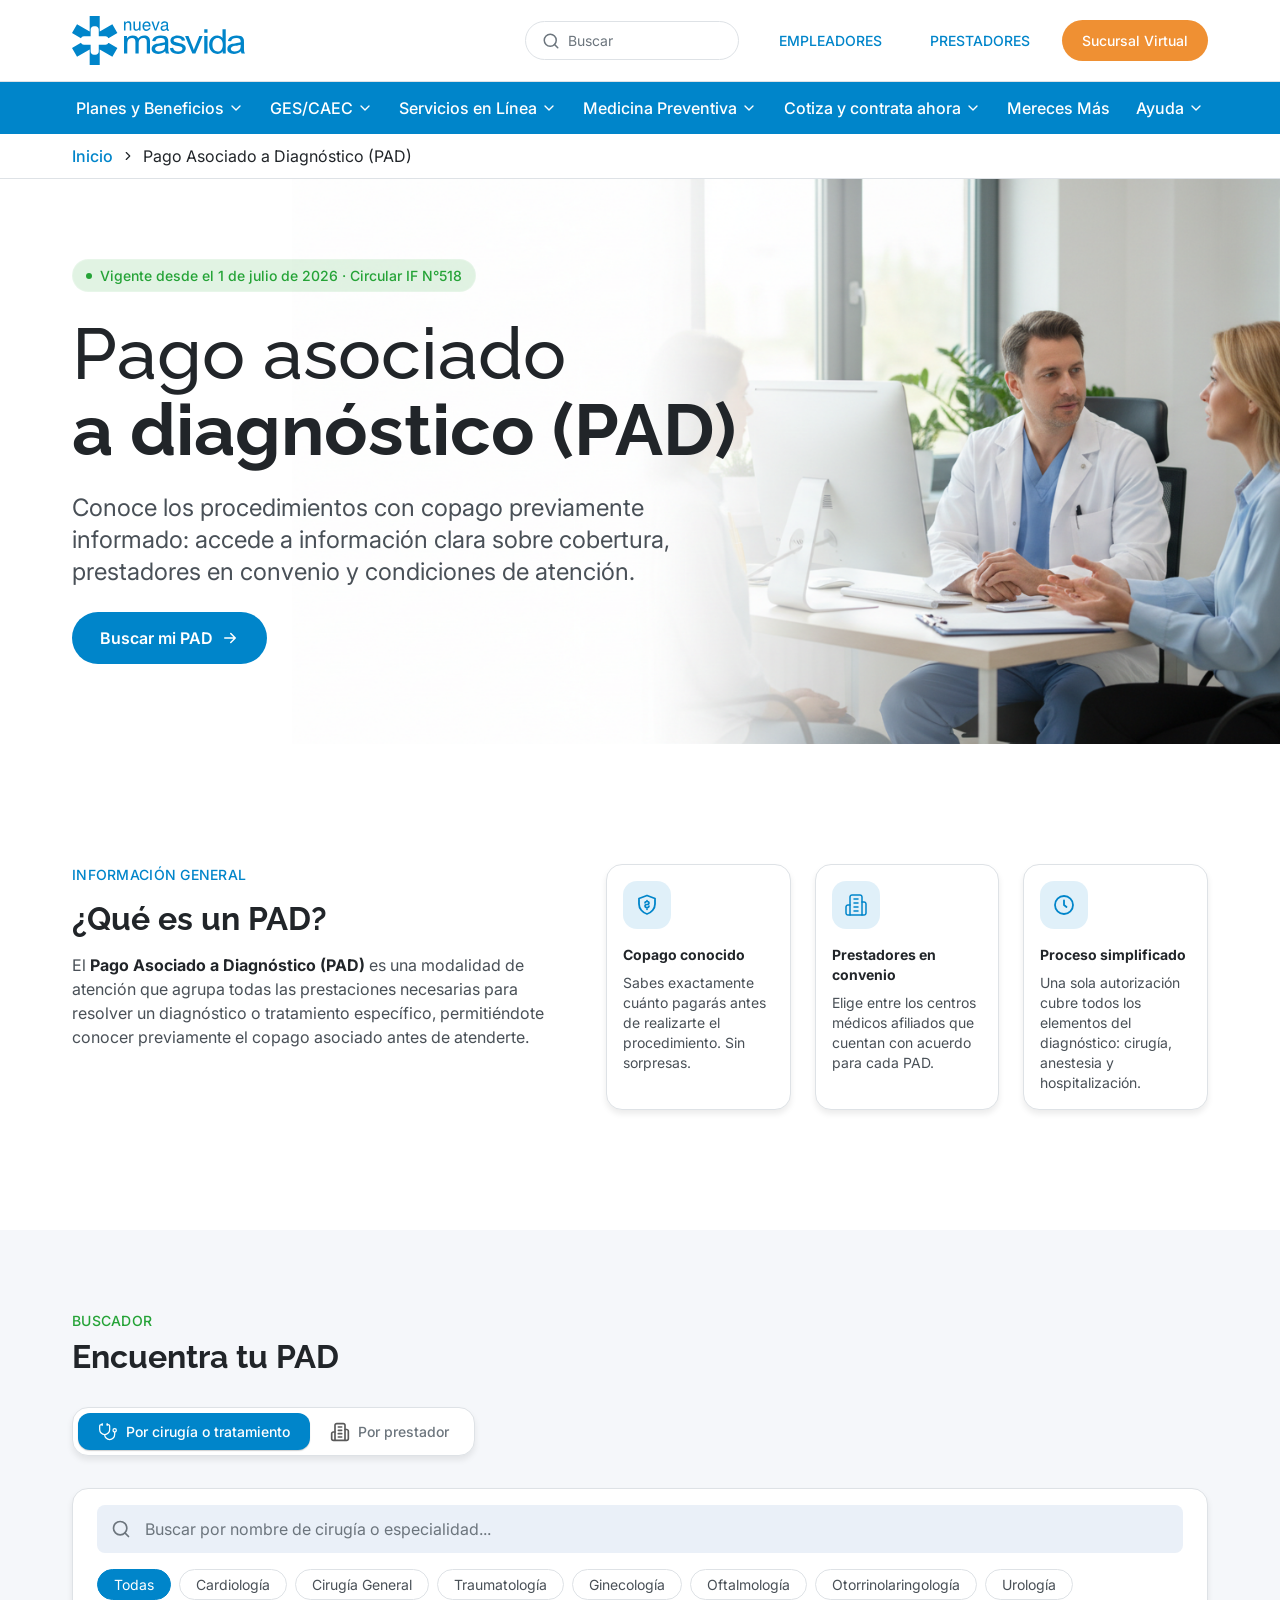
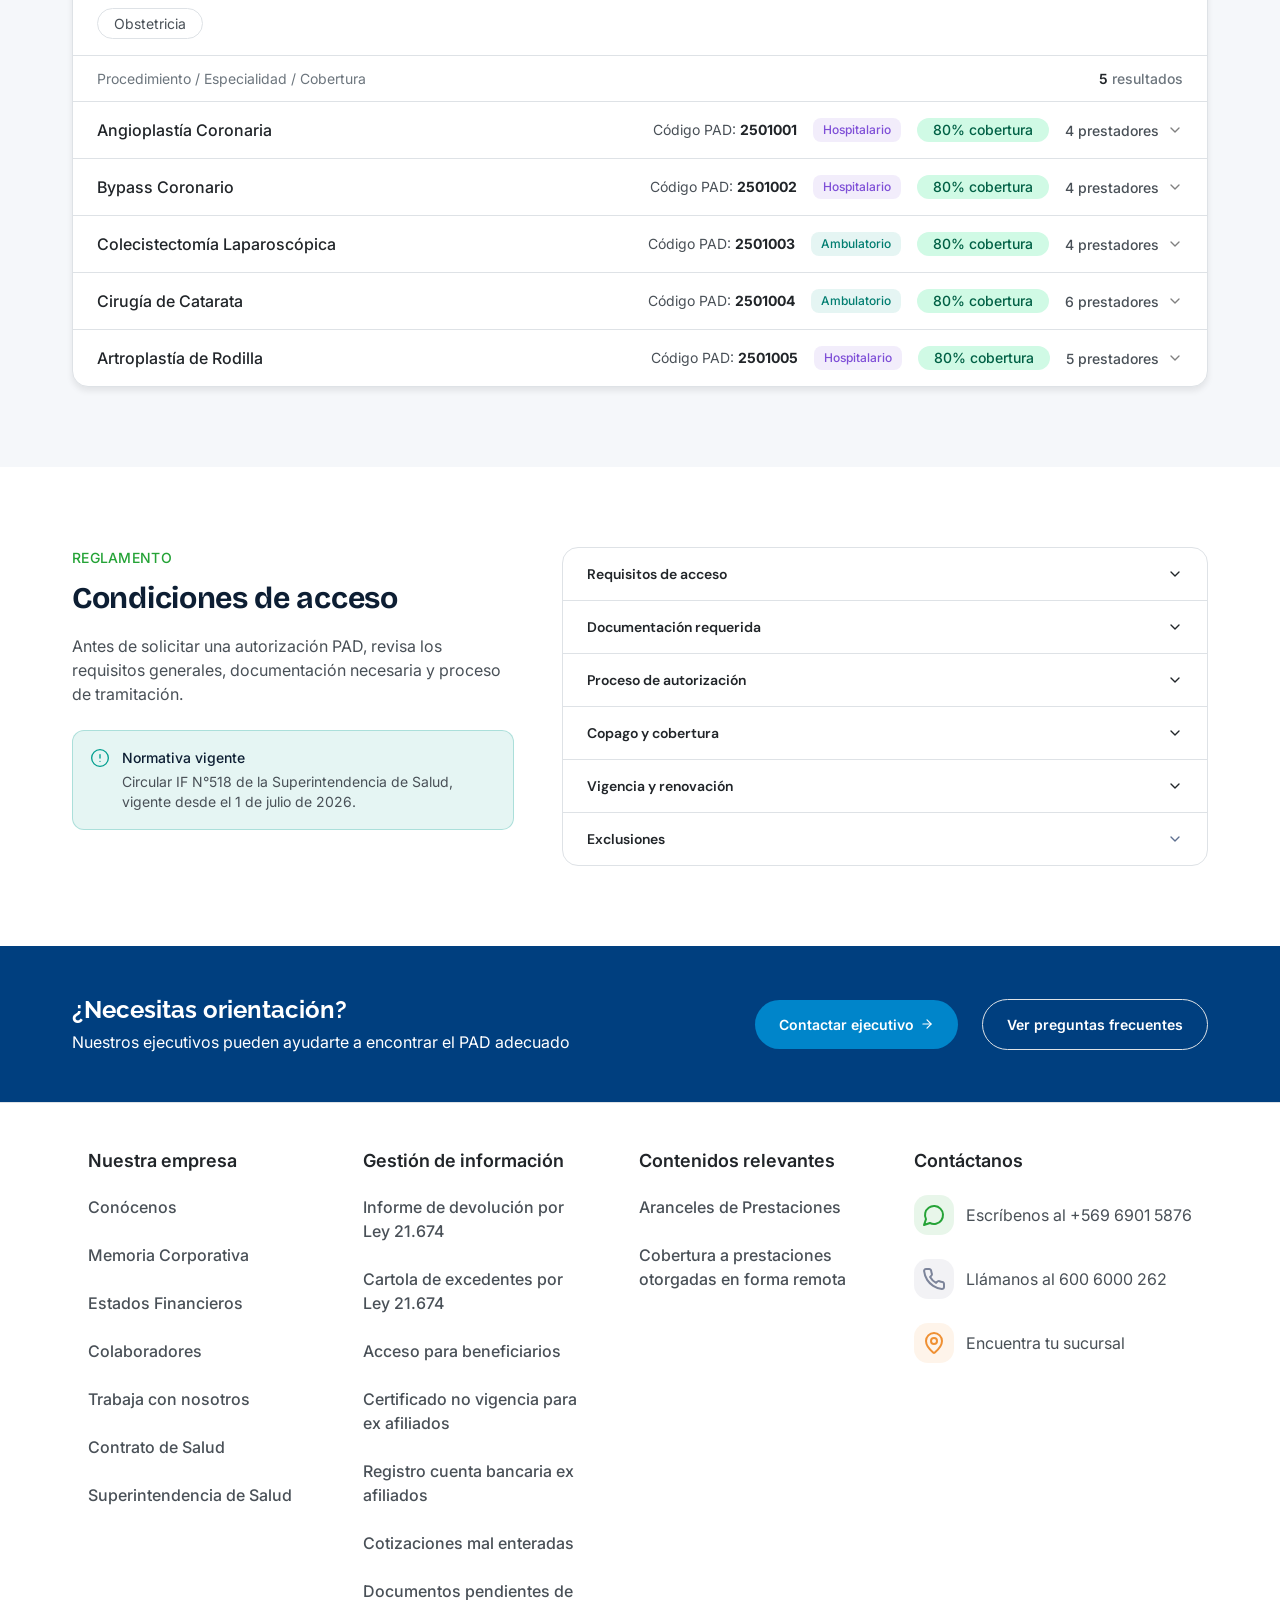
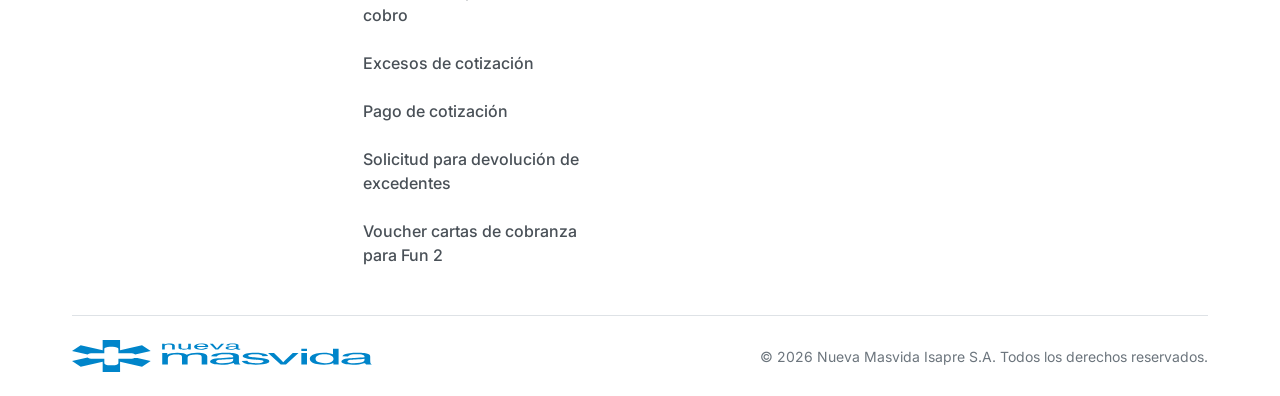
==== commit 00332f66: "feat: PAD rows restructure — código PAD, tipo/cobertura, prestadores expandibles - Agrega tag-tipo (" ====
--- a/index.html
+++ b/index.html
@@ -283,6 +283,7 @@
               </div>
               <div class="category-pills" role="group" aria-label="Filtrar por especialidad">
                 <button class="pill active" type="button">Todas</button>
+                <button class="pill" type="button">Cardiología</button>
                 <button class="pill" type="button">Cirugía General</button>
                 <button class="pill" type="button">Traumatología</button>
                 <button class="pill" type="button">Ginecología</button>
@@ -302,15 +303,14 @@
             <div role="list" aria-label="Listado de PAD">
 
               <!-- PAD 1 -->
-              <div class="pad-row-wrapper" role="listitem">
+              <div class="pad-row-wrapper" role="listitem" data-name="angioplastía coronaria" data-specialties="cardiología">
                 <div class="pad-row" role="button" aria-expanded="false">
-                  <div class="pad-row-content">
+                  <div class="pad-row-info">
                     <p class="pad-row-name">Angioplastía Coronaria</p>
-                    <div class="pad-row-tags">
-                      <span class="tag-specialty">Cardiología</span>
-                      <span class="tag-coverage">80% cobertura</span>
-                    </div>
-                  </div>
+                  </div>
+                  <span class="pad-row-code"><span class="pad-row-code-label">Código PAD:</span> <span class="pad-row-code-num">2501001</span></span>
+                  <span class="tag-tipo tag-tipo--hospitalario">Hospitalario</span>
+                  <span class="tag-coverage">80% cobertura</span>
                   <div class="pad-row-providers">
                     <span>4 prestadores</span>
                     <img class="pad-row-chevron" src="assets/img/icon-row-chevron.svg" alt="" width="16" height="16" />
@@ -354,15 +354,14 @@
               </div>
 
               <!-- PAD 2 -->
-              <div class="pad-row-wrapper" role="listitem">
+              <div class="pad-row-wrapper" role="listitem" data-name="bypass coronario" data-specialties="cardiología">
                 <div class="pad-row" role="button" aria-expanded="false">
-                  <div class="pad-row-content">
+                  <div class="pad-row-info">
                     <p class="pad-row-name">Bypass Coronario</p>
-                    <div class="pad-row-tags">
-                      <span class="tag-specialty">Cardiología</span>
-                      <span class="tag-coverage">80% cobertura</span>
-                    </div>
-                  </div>
+                  </div>
+                  <span class="pad-row-code"><span class="pad-row-code-label">Código PAD:</span> <span class="pad-row-code-num">2501002</span></span>
+                  <span class="tag-tipo tag-tipo--hospitalario">Hospitalario</span>
+                  <span class="tag-coverage">80% cobertura</span>
                   <div class="pad-row-providers">
                     <span>4 prestadores</span>
                     <img class="pad-row-chevron" src="assets/img/icon-row-chevron.svg" alt="" width="16" height="16" />
@@ -406,15 +405,14 @@
               </div>
 
               <!-- PAD 3 -->
-              <div class="pad-row-wrapper" role="listitem">
+              <div class="pad-row-wrapper" role="listitem" data-name="colecistectomía laparoscópica" data-specialties="cirugía general">
                 <div class="pad-row" role="button" aria-expanded="false">
-                  <div class="pad-row-content">
+                  <div class="pad-row-info">
                     <p class="pad-row-name">Colecistectomía Laparoscópica</p>
-                    <div class="pad-row-tags">
-                      <span class="tag-specialty">Cirugía General</span>
-                      <span class="tag-coverage">80% cobertura</span>
-                    </div>
-                  </div>
+                  </div>
+                  <span class="pad-row-code"><span class="pad-row-code-label">Código PAD:</span> <span class="pad-row-code-num">2501003</span></span>
+                  <span class="tag-tipo tag-tipo--ambulatorio">Ambulatorio</span>
+                  <span class="tag-coverage">80% cobertura</span>
                   <div class="pad-row-providers">
                     <span>4 prestadores</span>
                     <img class="pad-row-chevron" src="assets/img/icon-row-chevron.svg" alt="" width="16" height="16" />
@@ -458,15 +456,14 @@
               </div>
 
               <!-- PAD 4 -->
-              <div class="pad-row-wrapper" role="listitem">
+              <div class="pad-row-wrapper" role="listitem" data-name="cirugía de catarata" data-specialties="oftalmología">
                 <div class="pad-row" role="button" aria-expanded="false">
-                  <div class="pad-row-content">
+                  <div class="pad-row-info">
                     <p class="pad-row-name">Cirugía de Catarata</p>
-                    <div class="pad-row-tags">
-                      <span class="tag-specialty">Oftalmología</span>
-                      <span class="tag-coverage">80% cobertura</span>
-                    </div>
-                  </div>
+                  </div>
+                  <span class="pad-row-code"><span class="pad-row-code-label">Código PAD:</span> <span class="pad-row-code-num">2501004</span></span>
+                  <span class="tag-tipo tag-tipo--ambulatorio">Ambulatorio</span>
+                  <span class="tag-coverage">80% cobertura</span>
                   <div class="pad-row-providers">
                     <span>6 prestadores</span>
                     <img class="pad-row-chevron" src="assets/img/icon-row-chevron.svg" alt="" width="16" height="16" />
@@ -518,15 +515,14 @@
               </div>
 
               <!-- PAD 5 -->
-              <div class="pad-row-wrapper" role="listitem">
+              <div class="pad-row-wrapper" role="listitem" data-name="artroplastía de rodilla" data-specialties="traumatología">
                 <div class="pad-row" role="button" aria-expanded="false">
-                  <div class="pad-row-content">
+                  <div class="pad-row-info">
                     <p class="pad-row-name">Artroplastía de Rodilla</p>
-                    <div class="pad-row-tags">
-                      <span class="tag-specialty">Traumatología</span>
-                      <span class="tag-coverage">80% cobertura</span>
-                    </div>
-                  </div>
+                  </div>
+                  <span class="pad-row-code"><span class="pad-row-code-label">Código PAD:</span> <span class="pad-row-code-num">2501005</span></span>
+                  <span class="tag-tipo tag-tipo--hospitalario">Hospitalario</span>
+                  <span class="tag-coverage">80% cobertura</span>
                   <div class="pad-row-providers">
                     <span>5 prestadores</span>
                     <img class="pad-row-chevron" src="assets/img/icon-row-chevron.svg" alt="" width="16" height="16" />
@@ -605,12 +601,12 @@
 
             <div role="list" aria-label="Listado de prestadores">
 
-              <!-- Prestador 1 -->
+              <!-- Prestador 1: Clínica Alemana -->
               <div class="pad-row-wrapper"
                    role="listitem"
                    data-name="clínica alemana de santiago"
                    data-specialties="clínica">
-                <div class="prestador-row">
+                <div class="prestador-row" role="button" aria-expanded="false">
                   <div class="prestador-icon-wrap">
                     <img src="assets/img/icon-provider-blue.svg" alt="" width="24" height="24" />
                   </div>
@@ -626,27 +622,68 @@
                         <span class="prestador-meta-text">(2) 2210 1111</span>
                       </div>
                     </div>
-                    <div class="prestador-specialty-pills">
-                      <span class="pill-outline">Cirugía General</span>
-                      <span class="pill-outline">Traumatología</span>
-                      <span class="pill-outline">Ginecología</span>
-                      <span class="pill-outline">Otorrinolaringología</span>
-                      <span class="pill-outline">Urología</span>
-                    </div>
                   </div>
                   <div class="prestador-pad-count-wrap">
                     <span class="prestador-pad-count-num">5</span>
                     <span class="prestador-pad-count-label">PADs disponibles</span>
                   </div>
-                </div>
-              </div>
-
-              <!-- Prestador 2 -->
+                  <img class="pad-row-chevron" src="assets/img/icon-row-chevron.svg" alt="" width="16" height="16" />
+                </div>
+                <div class="pad-row-panel" hidden>
+                  <div class="pad-row-panel-inner">
+                    <p class="pad-panel-label">PADs disponibles en este prestador</p>
+                    <div class="prestador-pads-list">
+                      <div class="prestador-pad-item">
+                        <div class="prestador-pad-item-info">
+                          <p class="prestador-pad-item-name">Angioplastía Coronaria</p>
+                        </div>
+                        <span class="pad-row-code"><span class="pad-row-code-label">Código PAD:</span> <span class="pad-row-code-num">2501001</span></span>
+                        <span class="tag-tipo tag-tipo--hospitalario">Hospitalario</span>
+                        <span class="tag-coverage">80% cobertura</span>
+                      </div>
+                      <div class="prestador-pad-item">
+                        <div class="prestador-pad-item-info">
+                          <p class="prestador-pad-item-name">Bypass Coronario</p>
+                        </div>
+                        <span class="pad-row-code"><span class="pad-row-code-label">Código PAD:</span> <span class="pad-row-code-num">2501002</span></span>
+                        <span class="tag-tipo tag-tipo--hospitalario">Hospitalario</span>
+                        <span class="tag-coverage">80% cobertura</span>
+                      </div>
+                      <div class="prestador-pad-item">
+                        <div class="prestador-pad-item-info">
+                          <p class="prestador-pad-item-name">Colecistectomía Laparoscópica</p>
+                        </div>
+                        <span class="pad-row-code"><span class="pad-row-code-label">Código PAD:</span> <span class="pad-row-code-num">2501003</span></span>
+                        <span class="tag-tipo tag-tipo--ambulatorio">Ambulatorio</span>
+                        <span class="tag-coverage">80% cobertura</span>
+                      </div>
+                      <div class="prestador-pad-item">
+                        <div class="prestador-pad-item-info">
+                          <p class="prestador-pad-item-name">Cirugía de Catarata</p>
+                        </div>
+                        <span class="pad-row-code"><span class="pad-row-code-label">Código PAD:</span> <span class="pad-row-code-num">2501004</span></span>
+                        <span class="tag-tipo tag-tipo--ambulatorio">Ambulatorio</span>
+                        <span class="tag-coverage">80% cobertura</span>
+                      </div>
+                      <div class="prestador-pad-item">
+                        <div class="prestador-pad-item-info">
+                          <p class="prestador-pad-item-name">Artroplastía de Rodilla</p>
+                        </div>
+                        <span class="pad-row-code"><span class="pad-row-code-label">Código PAD:</span> <span class="pad-row-code-num">2501005</span></span>
+                        <span class="tag-tipo tag-tipo--hospitalario">Hospitalario</span>
+                        <span class="tag-coverage">80% cobertura</span>
+                      </div>
+                    </div>
+                  </div>
+                </div>
+              </div>
+
+              <!-- Prestador 2: Clínica Las Condes -->
               <div class="pad-row-wrapper"
                    role="listitem"
                    data-name="clínica las condes"
                    data-specialties="clínica">
-                <div class="prestador-row">
+                <div class="prestador-row" role="button" aria-expanded="false">
                   <div class="prestador-icon-wrap">
                     <img src="assets/img/icon-provider-blue.svg" alt="" width="24" height="24" />
                   </div>
@@ -662,26 +699,60 @@
                         <span class="prestador-meta-text">(2) 2210 4000</span>
                       </div>
                     </div>
-                    <div class="prestador-specialty-pills">
-                      <span class="pill-outline">Cardiología</span>
-                      <span class="pill-outline">Cirugía General</span>
-                      <span class="pill-outline">Oftalmología</span>
-                      <span class="pill-outline">Traumatología</span>
-                    </div>
                   </div>
                   <div class="prestador-pad-count-wrap">
                     <span class="prestador-pad-count-num">4</span>
                     <span class="prestador-pad-count-label">PADs disponibles</span>
                   </div>
-                </div>
-              </div>
-
-              <!-- Prestador 3 -->
+                  <img class="pad-row-chevron" src="assets/img/icon-row-chevron.svg" alt="" width="16" height="16" />
+                </div>
+                <div class="pad-row-panel" hidden>
+                  <div class="pad-row-panel-inner">
+                    <p class="pad-panel-label">PADs disponibles en este prestador</p>
+                    <div class="prestador-pads-list">
+                      <div class="prestador-pad-item">
+                        <div class="prestador-pad-item-info">
+                          <p class="prestador-pad-item-name">Angioplastía Coronaria</p>
+                        </div>
+                        <span class="pad-row-code"><span class="pad-row-code-label">Código PAD:</span> <span class="pad-row-code-num">2501001</span></span>
+                        <span class="tag-tipo tag-tipo--hospitalario">Hospitalario</span>
+                        <span class="tag-coverage">80% cobertura</span>
+                      </div>
+                      <div class="prestador-pad-item">
+                        <div class="prestador-pad-item-info">
+                          <p class="prestador-pad-item-name">Bypass Coronario</p>
+                        </div>
+                        <span class="pad-row-code"><span class="pad-row-code-label">Código PAD:</span> <span class="pad-row-code-num">2501002</span></span>
+                        <span class="tag-tipo tag-tipo--hospitalario">Hospitalario</span>
+                        <span class="tag-coverage">80% cobertura</span>
+                      </div>
+                      <div class="prestador-pad-item">
+                        <div class="prestador-pad-item-info">
+                          <p class="prestador-pad-item-name">Cirugía de Catarata</p>
+                        </div>
+                        <span class="pad-row-code"><span class="pad-row-code-label">Código PAD:</span> <span class="pad-row-code-num">2501004</span></span>
+                        <span class="tag-tipo tag-tipo--ambulatorio">Ambulatorio</span>
+                        <span class="tag-coverage">80% cobertura</span>
+                      </div>
+                      <div class="prestador-pad-item">
+                        <div class="prestador-pad-item-info">
+                          <p class="prestador-pad-item-name">Artroplastía de Rodilla</p>
+                        </div>
+                        <span class="pad-row-code"><span class="pad-row-code-label">Código PAD:</span> <span class="pad-row-code-num">2501005</span></span>
+                        <span class="tag-tipo tag-tipo--hospitalario">Hospitalario</span>
+                        <span class="tag-coverage">80% cobertura</span>
+                      </div>
+                    </div>
+                  </div>
+                </div>
+              </div>
+
+              <!-- Prestador 3: Hospital del Trabajador -->
               <div class="pad-row-wrapper"
                    role="listitem"
                    data-name="hospital del trabajador"
                    data-specialties="hospital">
-                <div class="prestador-row">
+                <div class="prestador-row" role="button" aria-expanded="false">
                   <div class="prestador-icon-wrap">
                     <img src="assets/img/icon-provider-blue.svg" alt="" width="24" height="24" />
                   </div>
@@ -697,14 +768,34 @@
                         <span class="prestador-meta-text">(2) 2685 3000</span>
                       </div>
                     </div>
-                    <div class="prestador-specialty-pills">
-                      <span class="pill-outline">Traumatología</span>
-                      <span class="pill-outline">Cirugía General</span>
-                    </div>
                   </div>
                   <div class="prestador-pad-count-wrap">
                     <span class="prestador-pad-count-num">2</span>
                     <span class="prestador-pad-count-label">PADs disponibles</span>
+                  </div>
+                  <img class="pad-row-chevron" src="assets/img/icon-row-chevron.svg" alt="" width="16" height="16" />
+                </div>
+                <div class="pad-row-panel" hidden>
+                  <div class="pad-row-panel-inner">
+                    <p class="pad-panel-label">PADs disponibles en este prestador</p>
+                    <div class="prestador-pads-list">
+                      <div class="prestador-pad-item">
+                        <div class="prestador-pad-item-info">
+                          <p class="prestador-pad-item-name">Bypass Coronario</p>
+                        </div>
+                        <span class="pad-row-code"><span class="pad-row-code-label">Código PAD:</span> <span class="pad-row-code-num">2501002</span></span>
+                        <span class="tag-tipo tag-tipo--hospitalario">Hospitalario</span>
+                        <span class="tag-coverage">80% cobertura</span>
+                      </div>
+                      <div class="prestador-pad-item">
+                        <div class="prestador-pad-item-info">
+                          <p class="prestador-pad-item-name">Artroplastía de Rodilla</p>
+                        </div>
+                        <span class="pad-row-code"><span class="pad-row-code-label">Código PAD:</span> <span class="pad-row-code-num">2501005</span></span>
+                        <span class="tag-tipo tag-tipo--hospitalario">Hospitalario</span>
+                        <span class="tag-coverage">80% cobertura</span>
+                      </div>
+                    </div>
                   </div>
                 </div>
               </div>
@@ -714,7 +805,7 @@
                    role="listitem"
                    data-name="megasalud maipú"
                    data-specialties="centro médico">
-                <div class="prestador-row">
+                <div class="prestador-row" role="button" aria-expanded="false">
                   <div class="prestador-icon-wrap">
                     <img src="assets/img/icon-provider-blue.svg" alt="" width="24" height="24" />
                   </div>
@@ -730,15 +821,42 @@
                         <span class="prestador-meta-text">(2) 2484 3000</span>
                       </div>
                     </div>
-                    <div class="prestador-specialty-pills">
-                      <span class="pill-outline">Ginecología</span>
-                      <span class="pill-outline">Urología</span>
-                      <span class="pill-outline">Obstetricia</span>
-                    </div>
                   </div>
                   <div class="prestador-pad-count-wrap">
                     <span class="prestador-pad-count-num">3</span>
                     <span class="prestador-pad-count-label">PADs disponibles</span>
+                  </div>
+                  <img class="pad-row-chevron" src="assets/img/icon-row-chevron.svg" alt="" width="16" height="16" />
+                </div>
+                <div class="pad-row-panel" hidden>
+                  <div class="pad-row-panel-inner">
+                    <p class="pad-panel-label">PADs disponibles en este prestador</p>
+                    <div class="prestador-pads-list">
+                      <div class="prestador-pad-item">
+                        <div class="prestador-pad-item-info">
+                          <p class="prestador-pad-item-name">Colecistectomía Laparoscópica</p>
+                        </div>
+                        <span class="pad-row-code"><span class="pad-row-code-label">Código PAD:</span> <span class="pad-row-code-num">2501003</span></span>
+                        <span class="tag-tipo tag-tipo--ambulatorio">Ambulatorio</span>
+                        <span class="tag-coverage">80% cobertura</span>
+                      </div>
+                      <div class="prestador-pad-item">
+                        <div class="prestador-pad-item-info">
+                          <p class="prestador-pad-item-name">Cirugía de Catarata</p>
+                        </div>
+                        <span class="pad-row-code"><span class="pad-row-code-label">Código PAD:</span> <span class="pad-row-code-num">2501004</span></span>
+                        <span class="tag-tipo tag-tipo--ambulatorio">Ambulatorio</span>
+                        <span class="tag-coverage">80% cobertura</span>
+                      </div>
+                      <div class="prestador-pad-item">
+                        <div class="prestador-pad-item-info">
+                          <p class="prestador-pad-item-name">Histerectomía</p>
+                        </div>
+                        <span class="pad-row-code"><span class="pad-row-code-label">Código PAD:</span> <span class="pad-row-code-num">2501006</span></span>
+                        <span class="tag-tipo tag-tipo--hospitalario">Hospitalario</span>
+                        <span class="tag-coverage">80% cobertura</span>
+                      </div>
+                    </div>
                   </div>
                 </div>
               </div>
--- a/assets/css/styles.css
+++ b/assets/css/styles.css
@@ -662,12 +662,12 @@
 
 .pad-row-wrapper.is-open .pad-row { background: var(--superficies-white); }
 
-.pad-row-content {
+.pad-row-info {
   flex: 1;
   min-width: 0;
   display: flex;
   flex-direction: column;
-  gap: 8px;
+  gap: 2px;
 }
 
 .pad-row-name {
@@ -678,12 +678,21 @@
   color: var(--texto-textprimary);
 }
 
-.pad-row-tags {
-  display: flex;
-  gap: 8px;
-  align-items: center;
-  padding-top: 4px;
-  flex-wrap: wrap;
+.pad-row-code {
+  font-family: var(--font-inter);
+  font-size: 14px;
+  line-height: 20px;
+  white-space: nowrap;
+}
+
+.pad-row-code-label {
+  font-weight: 400;
+  color: var(--texto-textbody);
+}
+
+.pad-row-code-num {
+  font-weight: 700;
+  color: var(--texto-textprimary);
 }
 
 /* ── Chevron toggle ── */
@@ -831,6 +840,24 @@
   white-space: nowrap;
 }
 
+.tag-tipo {
+  border-radius: var(--radius-sm);
+  padding: 2px 10px;
+  font-family: var(--font-inter);
+  font-weight: 500;
+  font-size: 12px;
+  line-height: 20px;
+  white-space: nowrap;
+}
+.tag-tipo--ambulatorio {
+  background: rgba(0,158,142,0.1);
+  color: #007d70;
+}
+.tag-tipo--hospitalario {
+  background: rgba(126,78,215,0.1);
+  color: #7e4ed7;
+}
+
 .pad-row-providers {
   display: flex;
   align-items: center;
@@ -893,14 +920,20 @@
 
 .prestador-meta {
   display: flex;
-  flex-direction: column;
-  gap: 2px;
+  flex-direction: row;
+  align-items: center;
+  gap: 16px;
 }
 
 .prestador-meta-item {
   display: flex;
   align-items: center;
   gap: 6px;
+}
+
+.prestador-meta-item + .prestador-meta-item {
+  border-left: 1px solid var(--bordes-borderdefault);
+  padding-left: 16px;
 }
 
 .prestador-meta-icon {
@@ -939,28 +972,69 @@
 
 .prestador-pad-count-wrap {
   display: flex;
-  flex-direction: column;
-  align-items: center;
-  justify-content: center;
-  flex-shrink: 0;
-  min-width: 56px;
+  flex-direction: row;
+  align-items: center;
+  flex-shrink: 0;
+  gap: 4px;
+  white-space: nowrap;
+}
+
+.prestador-pad-count-num {
+  font-family: var(--font-inter);
+  font-weight: 600;
+  font-size: 14px;
+  line-height: 20px;
+  color: var(--texto-textprimary);
+}
+
+.prestador-pad-count-label {
+  font-family: var(--font-inter);
+  font-weight: 500;
+  font-size: 14px;
+  line-height: 20px;
+  color: var(--texto-textbody);
+}
+
+/* Prestador row — clickeable + hover */
+.prestador-row[role="button"] {
+  cursor: pointer;
+  transition: background 0.15s;
+}
+.prestador-row[role="button"]:hover { background: #f8fafc; }
+.pad-row-wrapper.is-open .prestador-row { background: var(--superficies-white); }
+
+/* Lista de PADs dentro del panel de un prestador */
+.prestador-pads-list {
+  display: flex;
+  flex-direction: column;
+}
+.prestador-pad-item {
+  display: flex;
+  align-items: center;
+  gap: 12px;
+  padding: 10px 0;
+  border-bottom: 1px solid var(--bordes-borderdefault);
+}
+.prestador-pad-item:last-child { border-bottom: none; }
+.prestador-pad-item-info {
+  flex: 1;
+  display: flex;
+  flex-direction: column;
   gap: 2px;
 }
-
-.prestador-pad-count-num {
-  font-family: var(--font-inter);
-  font-weight: 700;
-  font-size: 24px;
-  line-height: 1;
-  color: var(--texto-textprimary);
-}
-
-.prestador-pad-count-label {
-  font-family: var(--font-inter);
-  font-weight: 400;
-  font-size: 12px;
-  line-height: 16px;
-  color: var(--texto-textbody);
+.prestador-pad-item-name {
+  font-family: var(--font-inter);
+  font-weight: 500;
+  font-size: 14px;
+  line-height: 20px;
+  color: var(--texto-textprimary);
+}
+.prestador-pad-item-specialty {
+  font-family: var(--font-inter);
+  font-weight: 400;
+  font-size: 13px;
+  color: var(--texto-textsubtle);
+  white-space: nowrap;
 }
 
 
@@ -1048,7 +1122,6 @@
 .conditions-right {
   width: 646px;
   flex-shrink: 0;
-  background: var(--superficies-bgpage);
   border: 1px solid var(--bordes-borderdefault);
   border-radius: var(--radius-lg);
   overflow: hidden;
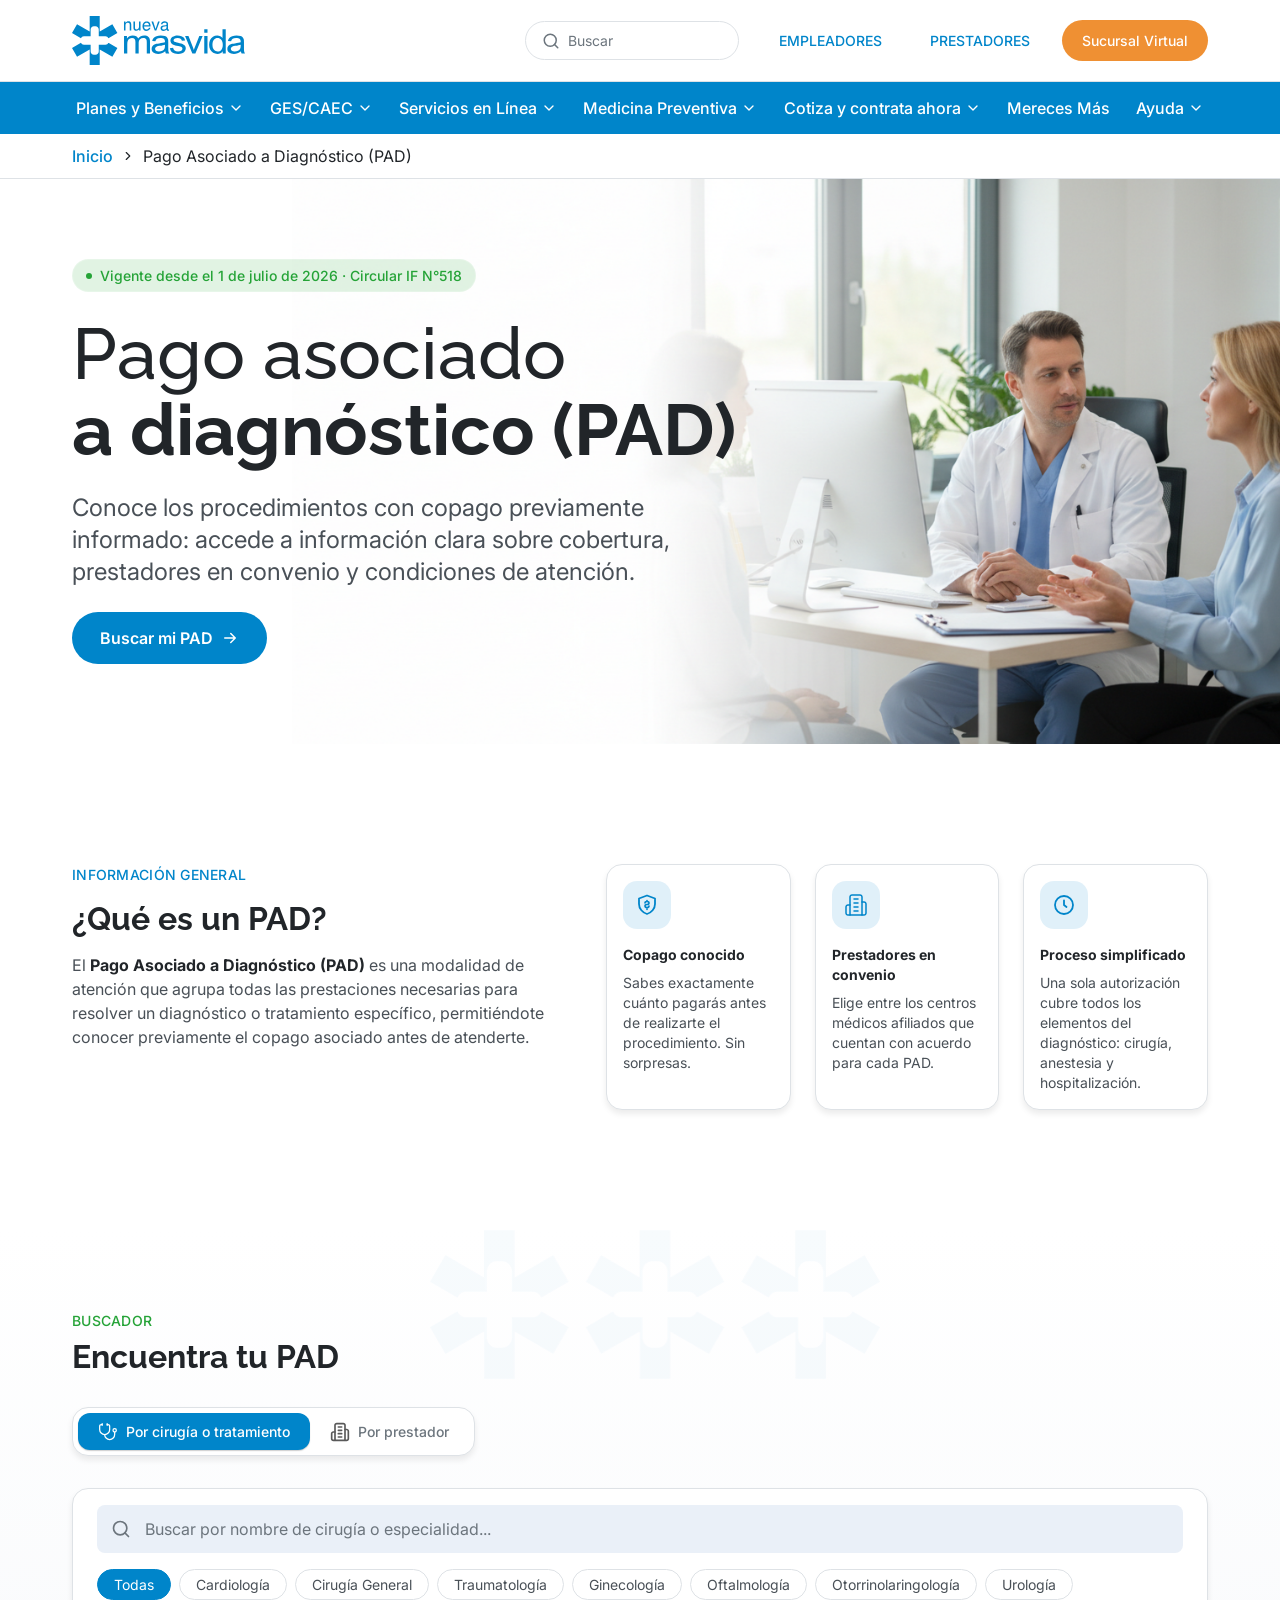
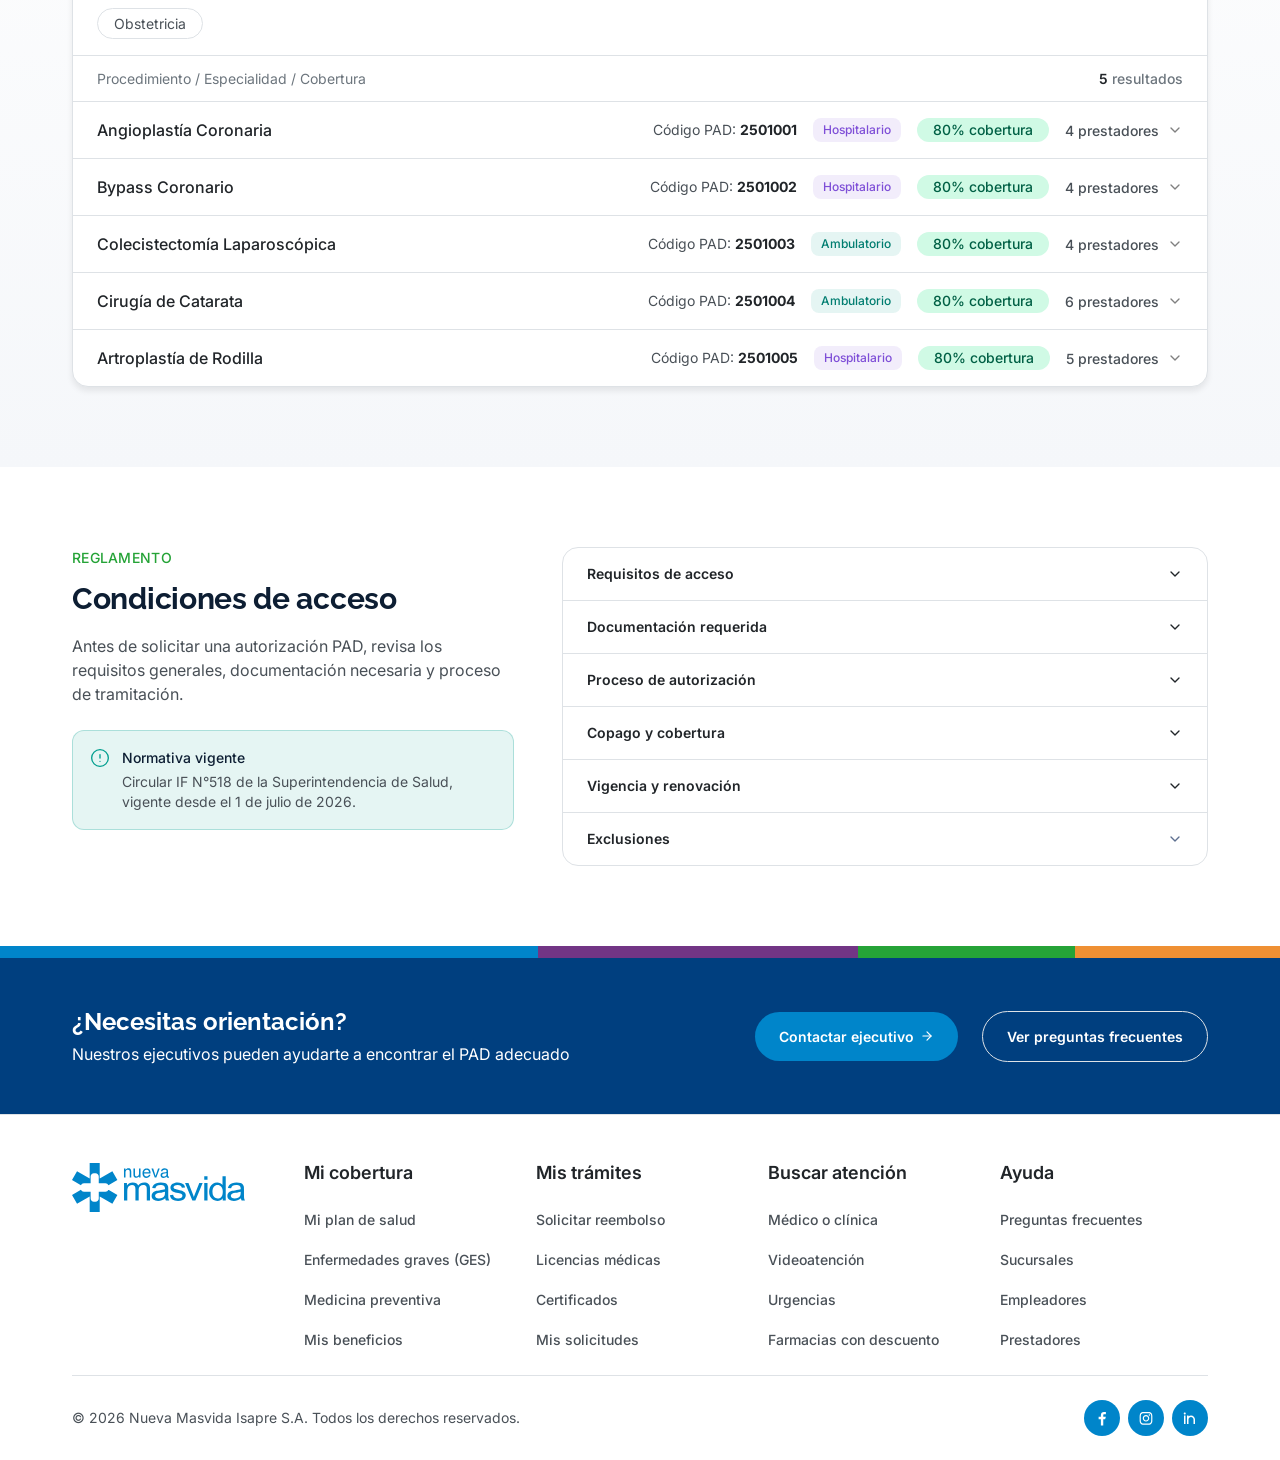
==== commit 2cb88f9e: "feat: nuevo footer Figma, decorativos, fuentes DS y mejoras visuales - Footer reconstruido desde Fig" ====
--- a/index.html
+++ b/index.html
@@ -217,11 +217,11 @@
     </div>
   </section>
 
-
   <!-- ============================================================
        SECCIÓN: Encuentra tu PAD (buscador)
        ============================================================ -->
   <section class="section-search" id="encuentra-tu-pad" aria-labelledby="search-heading">
+    <img src="assets/img/icons-bg.png" alt="" aria-hidden="true" class="search-deco-bg" />
     <div class="container">
       <div class="search-inner">
 
@@ -968,6 +968,7 @@
         </div><!-- /accordion -->
       </div>
     </div>
+    <div class="section-conditions-graphic" aria-hidden="true"></div>
   </section>
 
 
@@ -1005,93 +1006,80 @@
     <div class="container">
 
       <!-- Links grid -->
-      <div class="footer-links">
-
-        <!-- Col 1: Nuestra empresa -->
+      <div class="footer-grid">
+
+        <!-- Logo -->
+        <div class="footer-logo-col">
+          <img
+            class="footer-logo"
+            src="assets/img/logo.svg"
+            alt="Nueva Masvida"
+            width="173"
+            height="49"
+          />
+        </div>
+
+        <!-- Col 1: Mi cobertura -->
         <div class="footer-col">
-          <p class="footer-col-title">Nuestra empresa</p>
+          <p class="footer-col-title">Mi cobertura</p>
           <ul class="footer-links-list">
-            <li><a href="#" class="footer-link">Conócenos</a></li>
-            <li><a href="#" class="footer-link">Memoria Corporativa</a></li>
-            <li><a href="#" class="footer-link">Estados Financieros</a></li>
-            <li><a href="#" class="footer-link">Colaboradores</a></li>
-            <li><a href="#" class="footer-link">Trabaja con nosotros</a></li>
-            <li><a href="#" class="footer-link">Contrato de Salud</a></li>
-            <li><a href="#" class="footer-link">Superintendencia de Salud</a></li>
+            <li><a href="#" class="footer-link">Mi plan de salud</a></li>
+            <li><a href="#" class="footer-link">Enfermedades graves (GES)</a></li>
+            <li><a href="#" class="footer-link">Medicina preventiva</a></li>
+            <li><a href="#" class="footer-link">Mis beneficios</a></li>
           </ul>
         </div>
 
-        <!-- Col 2: Gestión de información -->
+        <!-- Col 2: Mis trámites -->
         <div class="footer-col">
-          <p class="footer-col-title">Gestión de información</p>
+          <p class="footer-col-title">Mis trámites</p>
           <ul class="footer-links-list">
-            <li><a href="#" class="footer-link">Informe de devolución por Ley 21.674</a></li>
-            <li><a href="#" class="footer-link">Cartola de excedentes por Ley 21.674</a></li>
-            <li><a href="#" class="footer-link">Acceso para beneficiarios</a></li>
-            <li><a href="#" class="footer-link">Certificado no vigencia para ex afiliados</a></li>
-            <li><a href="#" class="footer-link">Registro cuenta bancaria ex afiliados</a></li>
-            <li><a href="#" class="footer-link">Cotizaciones mal enteradas</a></li>
-            <li><a href="#" class="footer-link">Documentos pendientes de cobro</a></li>
-            <li><a href="#" class="footer-link">Excesos de cotización</a></li>
-            <li><a href="#" class="footer-link">Pago de cotización</a></li>
-            <li><a href="#" class="footer-link">Solicitud para devolución de excedentes</a></li>
-            <li><a href="#" class="footer-link">Voucher cartas de cobranza para Fun 2</a></li>
+            <li><a href="#" class="footer-link">Solicitar reembolso</a></li>
+            <li><a href="#" class="footer-link">Licencias médicas</a></li>
+            <li><a href="#" class="footer-link">Certificados</a></li>
+            <li><a href="#" class="footer-link">Mis solicitudes</a></li>
           </ul>
         </div>
 
-        <!-- Col 3: Contenidos relevantes -->
+        <!-- Col 3: Buscar atención -->
         <div class="footer-col">
-          <p class="footer-col-title">Contenidos relevantes</p>
+          <p class="footer-col-title">Buscar atención</p>
           <ul class="footer-links-list">
-            <li><a href="#" class="footer-link">Aranceles de Prestaciones</a></li>
-            <li><a href="#" class="footer-link">Cobertura a prestaciones otorgadas en forma remota</a></li>
+            <li><a href="#" class="footer-link">Médico o clínica</a></li>
+            <li><a href="#" class="footer-link">Videoatención</a></li>
+            <li><a href="#" class="footer-link">Urgencias</a></li>
+            <li><a href="#" class="footer-link">Farmacias con descuento</a></li>
           </ul>
         </div>
 
-        <!-- Col 4: Contáctanos -->
+        <!-- Col 4: Ayuda -->
         <div class="footer-col">
-          <p class="footer-col-title">Contáctanos</p>
-          <ul class="footer-contact-list">
-            <li class="footer-contact-item">
-              <div class="footer-contact-icon-wrap green">
-                <img src="assets/img/icon-whatsapp.svg" alt="" width="24" height="24" />
-              </div>
-              <a href="https://wa.me/56969015876" class="footer-contact-text">
-                Escríbenos al +569 6901 5876
-              </a>
-            </li>
-            <li class="footer-contact-item">
-              <div class="footer-contact-icon-wrap gray">
-                <img src="assets/img/icon-phone.svg" alt="" width="24" height="24" />
-              </div>
-              <a href="tel:6006000262" class="footer-contact-text">
-                Llámanos al 600 6000 262
-              </a>
-            </li>
-            <li class="footer-contact-item">
-              <div class="footer-contact-icon-wrap orange">
-                <img src="assets/img/icon-location.svg" alt="" width="24" height="24" />
-              </div>
-              <a href="#" class="footer-contact-text">
-                Encuentra tu sucursal
-              </a>
-            </li>
+          <p class="footer-col-title">Ayuda</p>
+          <ul class="footer-links-list">
+            <li><a href="#" class="footer-link">Preguntas frecuentes</a></li>
+            <li><a href="#" class="footer-link">Sucursales</a></li>
+            <li><a href="#" class="footer-link">Empleadores</a></li>
+            <li><a href="#" class="footer-link">Prestadores</a></li>
           </ul>
         </div>
 
-      </div><!-- /footer-links -->
-
+      </div><!-- /footer-grid -->
       <!-- Bottom bar -->
       <div class="footer-bottom">
-        <img
-          class="footer-bottom-logo"
-          src="assets/img/logo-footer.svg"
-          alt="Nueva Masvida"
-          height="32"
-        />
         <p class="footer-bottom-copy">
           © 2026 Nueva Masvida Isapre S.A. Todos los derechos reservados.
         </p>
+        <div class="footer-social">
+          <a href="#" class="footer-social-btn" aria-label="Facebook">
+            <img src="assets/img/icon-facebook.svg" alt="" width="20" height="20" />
+          </a>
+          <a href="#" class="footer-social-btn" aria-label="Instagram">
+            <img src="assets/img/icon-instagram.svg" alt="" width="20" height="20" />
+          </a>
+          <a href="#" class="footer-social-btn" aria-label="LinkedIn">
+            <img src="assets/img/icon-linkedin.svg" alt="" width="20" height="20" />
+          </a>
+        </div>
       </div>
 
     </div><!-- /container -->
--- a/assets/css/styles.css
+++ b/assets/css/styles.css
@@ -335,6 +335,16 @@
   justify-content: center;
 }
 
+.search-deco-bg {
+  position: absolute;
+  right: 400px;
+  top: 0;
+  width: 450px;
+  height: auto;
+  pointer-events: none;
+  z-index: 0;
+}
+
 .que-es-inner {
   display: flex;
   gap: 48px;
@@ -445,10 +455,17 @@
    SECTION: Encuentra tu PAD (Search)
    ============================================================ */
 .section-search {
-  background: var(--superficies-bgpage);
+  background: linear-gradient(to bottom, var(--superficies-white) 0%, var(--superficies-bgpage) 100%);
   padding: var(--section-py-lg) 0;
   display: flex;
   justify-content: center;
+  position: relative;
+  overflow: hidden;
+}
+
+.section-search .container {
+  position: relative;
+  z-index: 1;
 }
 
 .search-inner {
@@ -733,14 +750,13 @@
 }
 
 .pad-panel-label {
-  font-family: var(--font-dm-sans);
+  font-family: var(--font-inter);
   font-weight: 700;
   font-size: 12px;
   line-height: 16px;
   letter-spacing: 0.3px;
   text-transform: uppercase;
   color: var(--texto-textprimary);
-  font-variation-settings: "opsz" 14;
 }
 
 .pad-panel-label--inter {
@@ -1042,9 +1058,23 @@
    SECTION: Condiciones de acceso
    ============================================================ */
 .section-conditions {
-  padding: var(--section-py-lg) 0;
-  display: flex;
+  padding: var(--section-py-lg) 0 0;
+  display: flex;
+  flex-direction: column;
   justify-content: center;
+}
+
+.section-conditions-graphic {
+  width: 100%;
+  height: 12px;
+  flex-shrink: 0;
+  margin-top: var(--section-py-lg);
+  background: linear-gradient(to right,
+    #0085ca 0% 42%,
+    #723585 42% 67%,
+    #25a337 67% 84%,
+    #ef9033 84% 100%
+  );
 }
 
 .conditions-inner {
@@ -1064,13 +1094,12 @@
 .conditions-eyebrow { margin-bottom: 0; }
 
 .conditions-heading {
-  font-family: var(--font-bricolage);
+  font-family: var(--font-raleway);
   font-weight: 700;
   font-size: 30px;
   line-height: 37.5px;
   color: var(--dark-navy);
   letter-spacing: -0.3px;
-  font-variation-settings: "opsz" 14, "wdth" 100;
   margin-top: 12px;
 }
 
@@ -1146,12 +1175,11 @@
 .accordion-btn:hover { background: rgba(0,0,0,0.02); }
 
 .accordion-label {
-  font-family: var(--font-dm-sans);
+  font-family: var(--font-inter);
   font-weight: 600;
   font-size: 14px;
   line-height: 20px;
   color: var(--texto-textprimary);
-  font-variation-settings: "opsz" 14;
   text-align: left;
 }
 
@@ -1271,14 +1299,30 @@
   border-top: 1px solid var(--bordes-borderdefault);
 }
 
-.footer-links {
-  padding: 32px 0 48px;
+.footer-grid {
   display: grid;
-  grid-template-columns: repeat(4, 1fr);
+  grid-template-columns: repeat(5, 1fr);
+  column-gap: 24px;
+  row-gap: 32px;
+  padding: 48px 0 24px;
+  align-items: start;
+}
+
+.footer-logo-col {
+  display: flex;
+  align-items: flex-start;
+}
+
+.footer-logo {
+  width: 173px;
+  height: auto;
+}
+
+.footer-col {
+  display: flex;
+  flex-direction: column;
   gap: 24px;
 }
-
-.footer-col {}
 
 .footer-col-title {
   font-family: var(--font-inter);
@@ -1286,71 +1330,28 @@
   font-size: 18px;
   line-height: 20px;
   color: var(--texto-textprimary);
-  padding: 16px;
 }
 
 .footer-links-list {
   display: flex;
   flex-direction: column;
-  gap: 24px;
-  padding: 0 16px;
-  margin-top: 8px;
+  gap: 16px;
+  list-style: none;
+  margin: 0;
+  padding: 0;
 }
 
 .footer-link {
   font-family: var(--font-inter);
   font-weight: 500;
-  font-size: 16px;
+  font-size: 14px;
   line-height: 20px;
   color: var(--texto-textbody);
-  cursor: pointer;
+  text-decoration: none;
   transition: color 0.15s;
 }
 
 .footer-link:hover { color: var(--marca-principal-primary); }
-
-/* Contact items */
-.footer-contact-list {
-  display: flex;
-  flex-direction: column;
-  gap: 24px;
-  padding: 0 16px;
-  margin-top: 8px;
-}
-
-.footer-contact-item {
-  display: flex;
-  align-items: center;
-  gap: 12px;
-}
-
-.footer-contact-icon-wrap {
-  width: 40px;
-  height: 40px;
-  border-radius: 14px;
-  display: flex;
-  align-items: center;
-  justify-content: center;
-  flex-shrink: 0;
-}
-
-.footer-contact-icon-wrap.green { background: rgba(37,163,55,0.1); }
-.footer-contact-icon-wrap.gray  { background: rgba(124,132,154,0.1); }
-.footer-contact-icon-wrap.orange{ background: rgba(239,144,51,0.1); }
-
-.footer-contact-icon-wrap img {
-  width: 24px;
-  height: 24px;
-}
-
-.footer-contact-text {
-  font-family: var(--font-inter);
-  font-weight: 400;
-  font-size: 16px;
-  line-height: 20px;
-  color: var(--texto-textbody);
-  white-space: nowrap;
-}
 
 /* Footer bottom */
 .footer-bottom {
@@ -1361,16 +1362,38 @@
   justify-content: space-between;
 }
 
-.footer-bottom-logo {
-  height: 32px;
-  width: auto;
-}
-
 .footer-bottom-copy {
   font-family: var(--font-inter);
   font-weight: 400;
   font-size: 14px;
-  color: var(--texto-textsubtle);
+  line-height: 20px;
+  color: var(--texto-textbody);
+}
+
+.footer-social {
+  display: flex;
+  align-items: center;
+  gap: 8px;
+}
+
+.footer-social-btn {
+  width: 36px;
+  height: 36px;
+  border-radius: 50%;
+  background: var(--marca-principal-primary);
+  display: flex;
+  align-items: center;
+  justify-content: center;
+  flex-shrink: 0;
+  transition: opacity 0.15s;
+}
+
+.footer-social-btn:hover { opacity: 0.85; }
+
+.footer-social-btn img {
+  width: 20px;
+  height: 20px;
+  filter: brightness(0) invert(1);
 }
 
 /* ============================================================
@@ -1397,7 +1420,8 @@
   .conditions-inner { flex-direction: column; }
   .conditions-right { width: 100%; }
   .cta-inner { flex-direction: column; gap: 24px; align-items: flex-start; }
-  .footer-links { grid-template-columns: repeat(2, 1fr); }
+  .footer-grid  { grid-template-columns: repeat(2, 1fr); }
+  .footer-logo-col { grid-column: 1 / -1; }
 }
 
 @media (max-width: 768px) {
@@ -1407,6 +1431,7 @@
   .hero-body    { font-size: 18px; line-height: 28px; }
   .tab-switcher { flex-direction: column; width: 100%; }
   .tab-btn      { width: 100%; justify-content: center; }
-  .footer-links { grid-template-columns: 1fr; }
+  .footer-grid  { grid-template-columns: 1fr; }
+  .footer-logo-col { grid-column: auto; }
   .footer-bottom{ flex-direction: column; gap: 16px; text-align: center; }
 }
